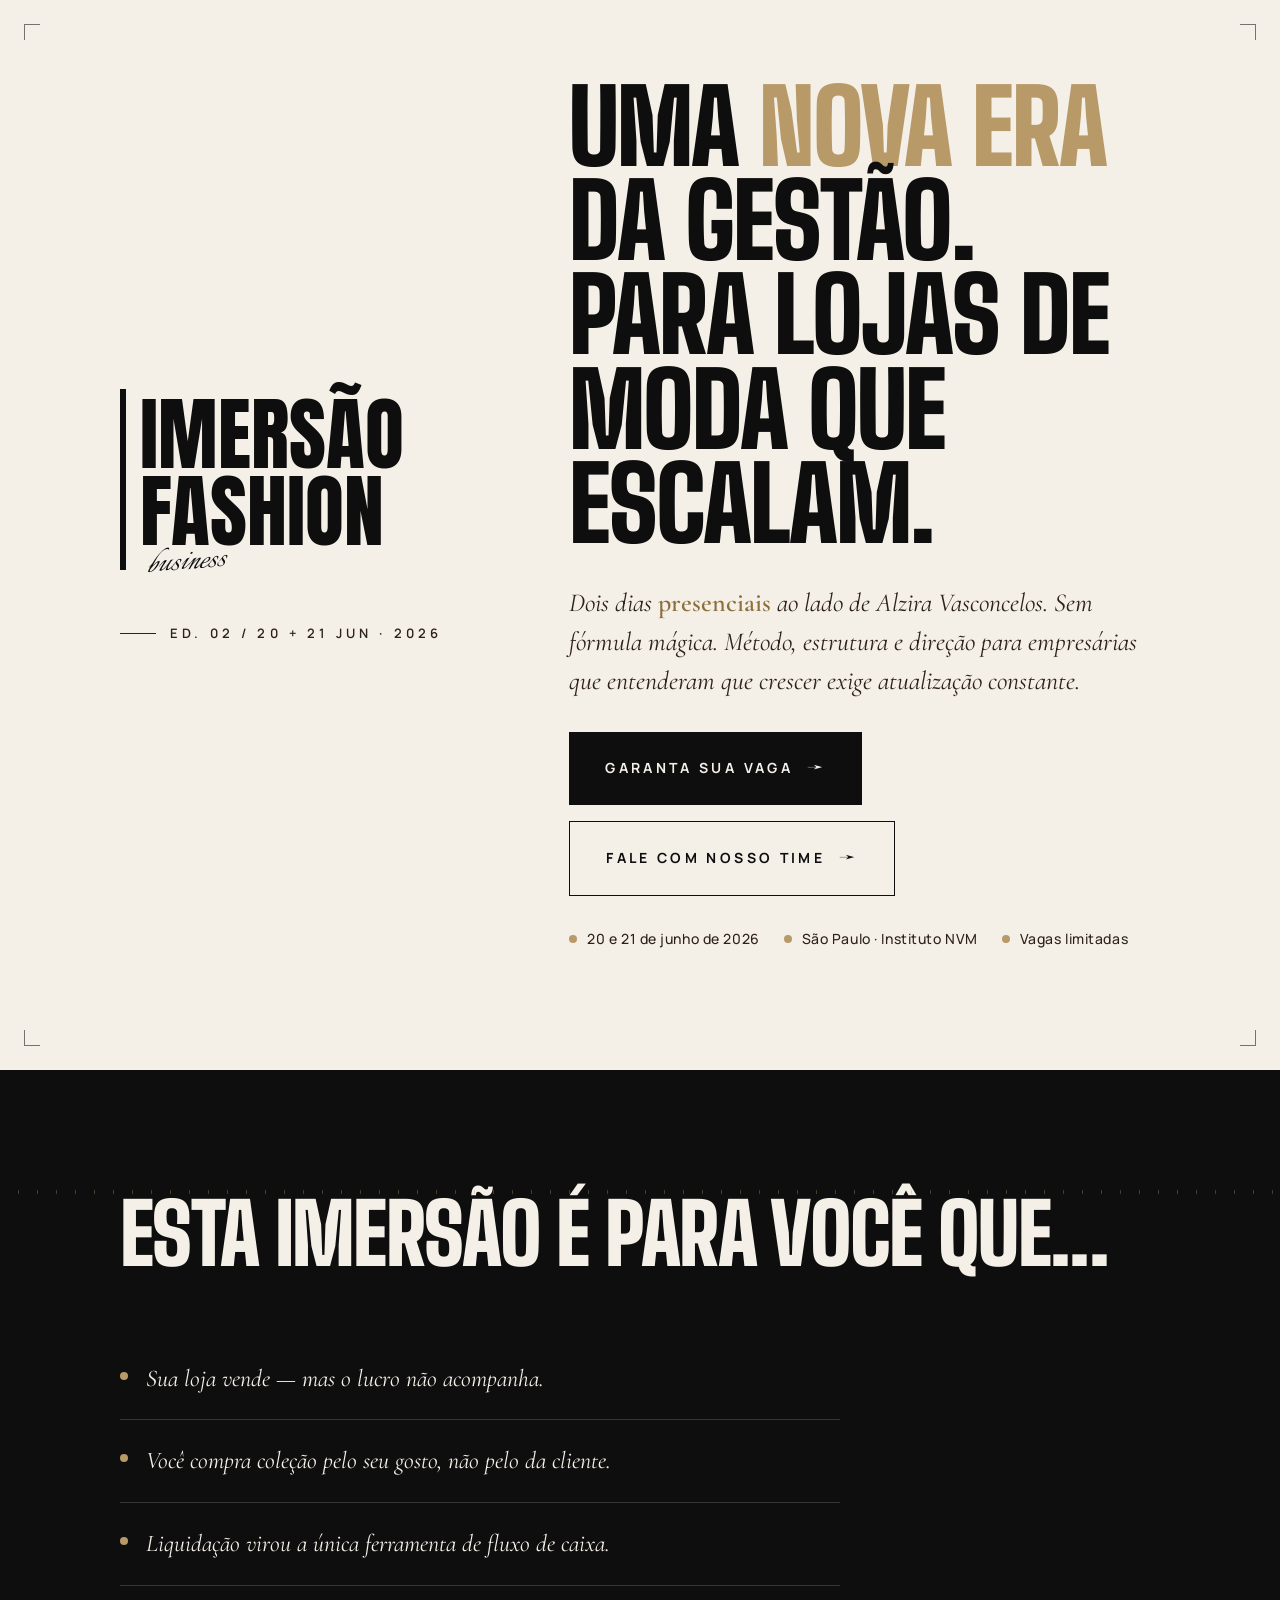
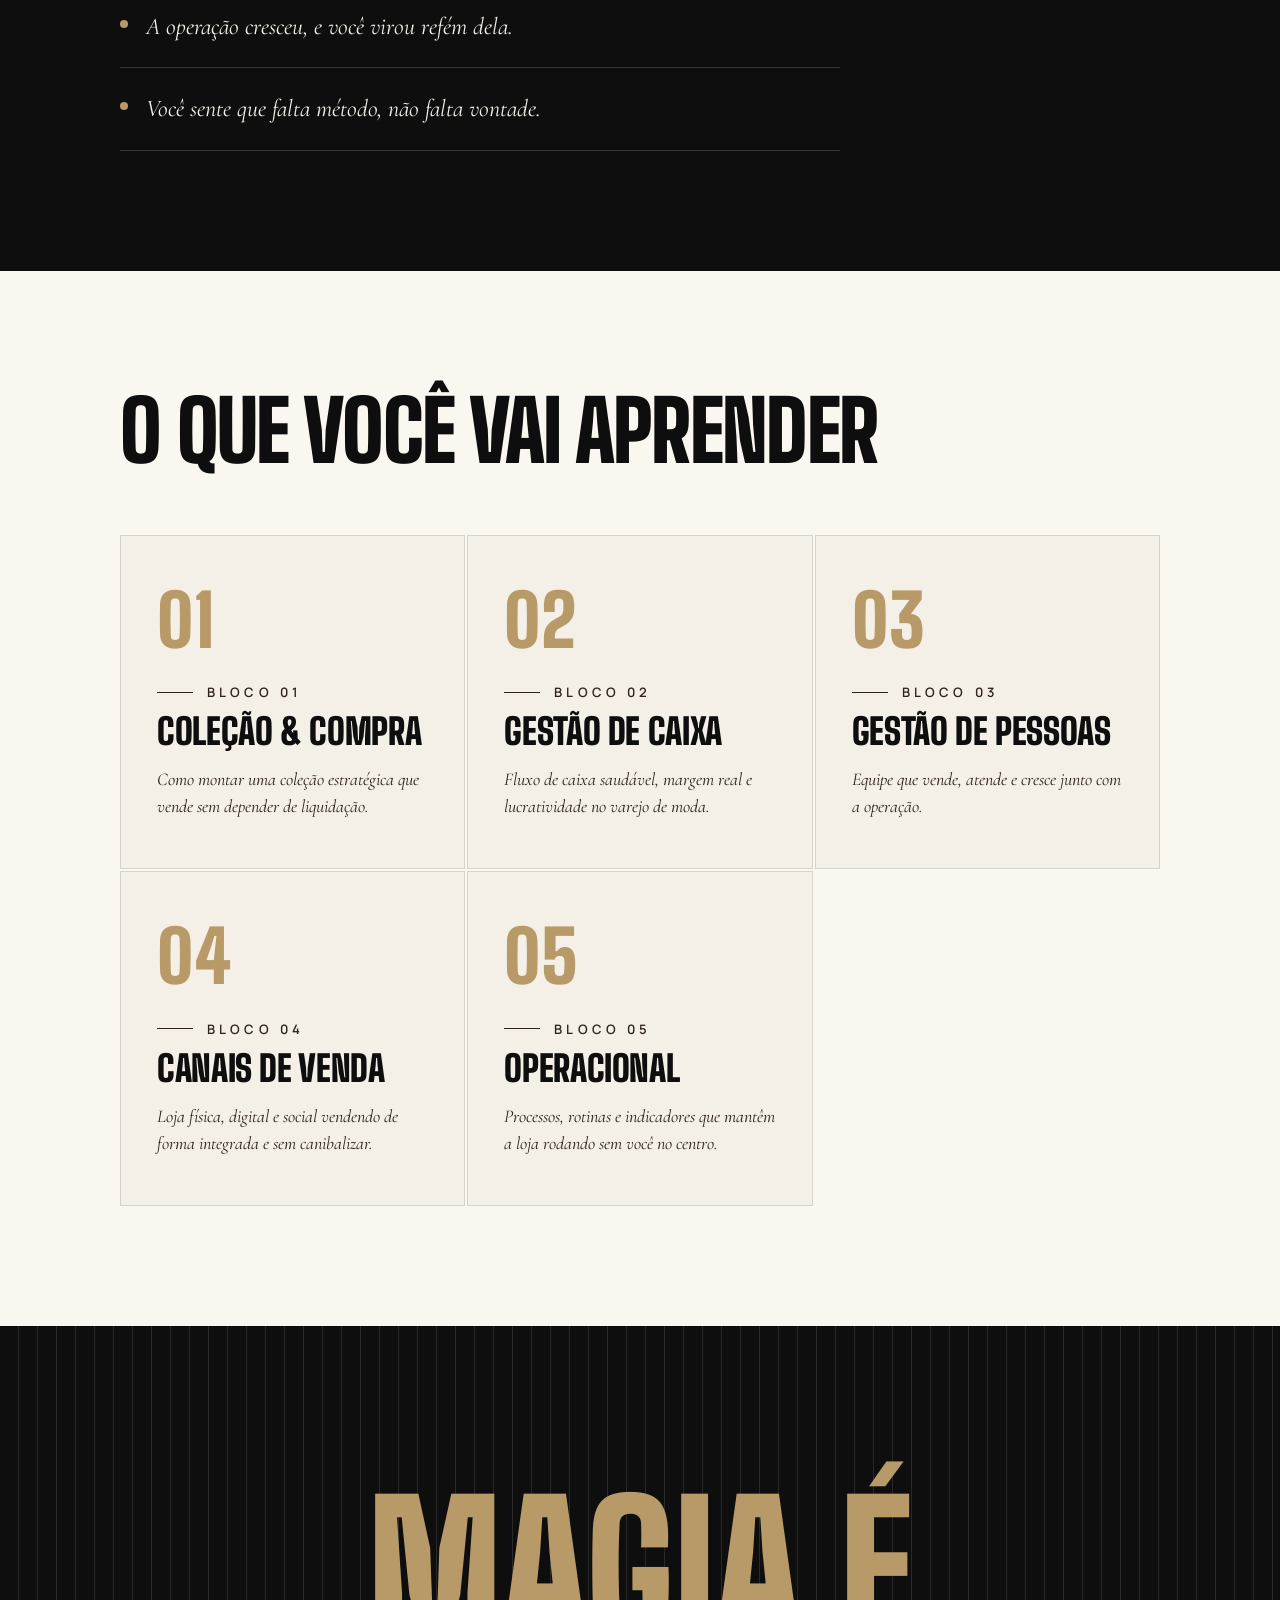
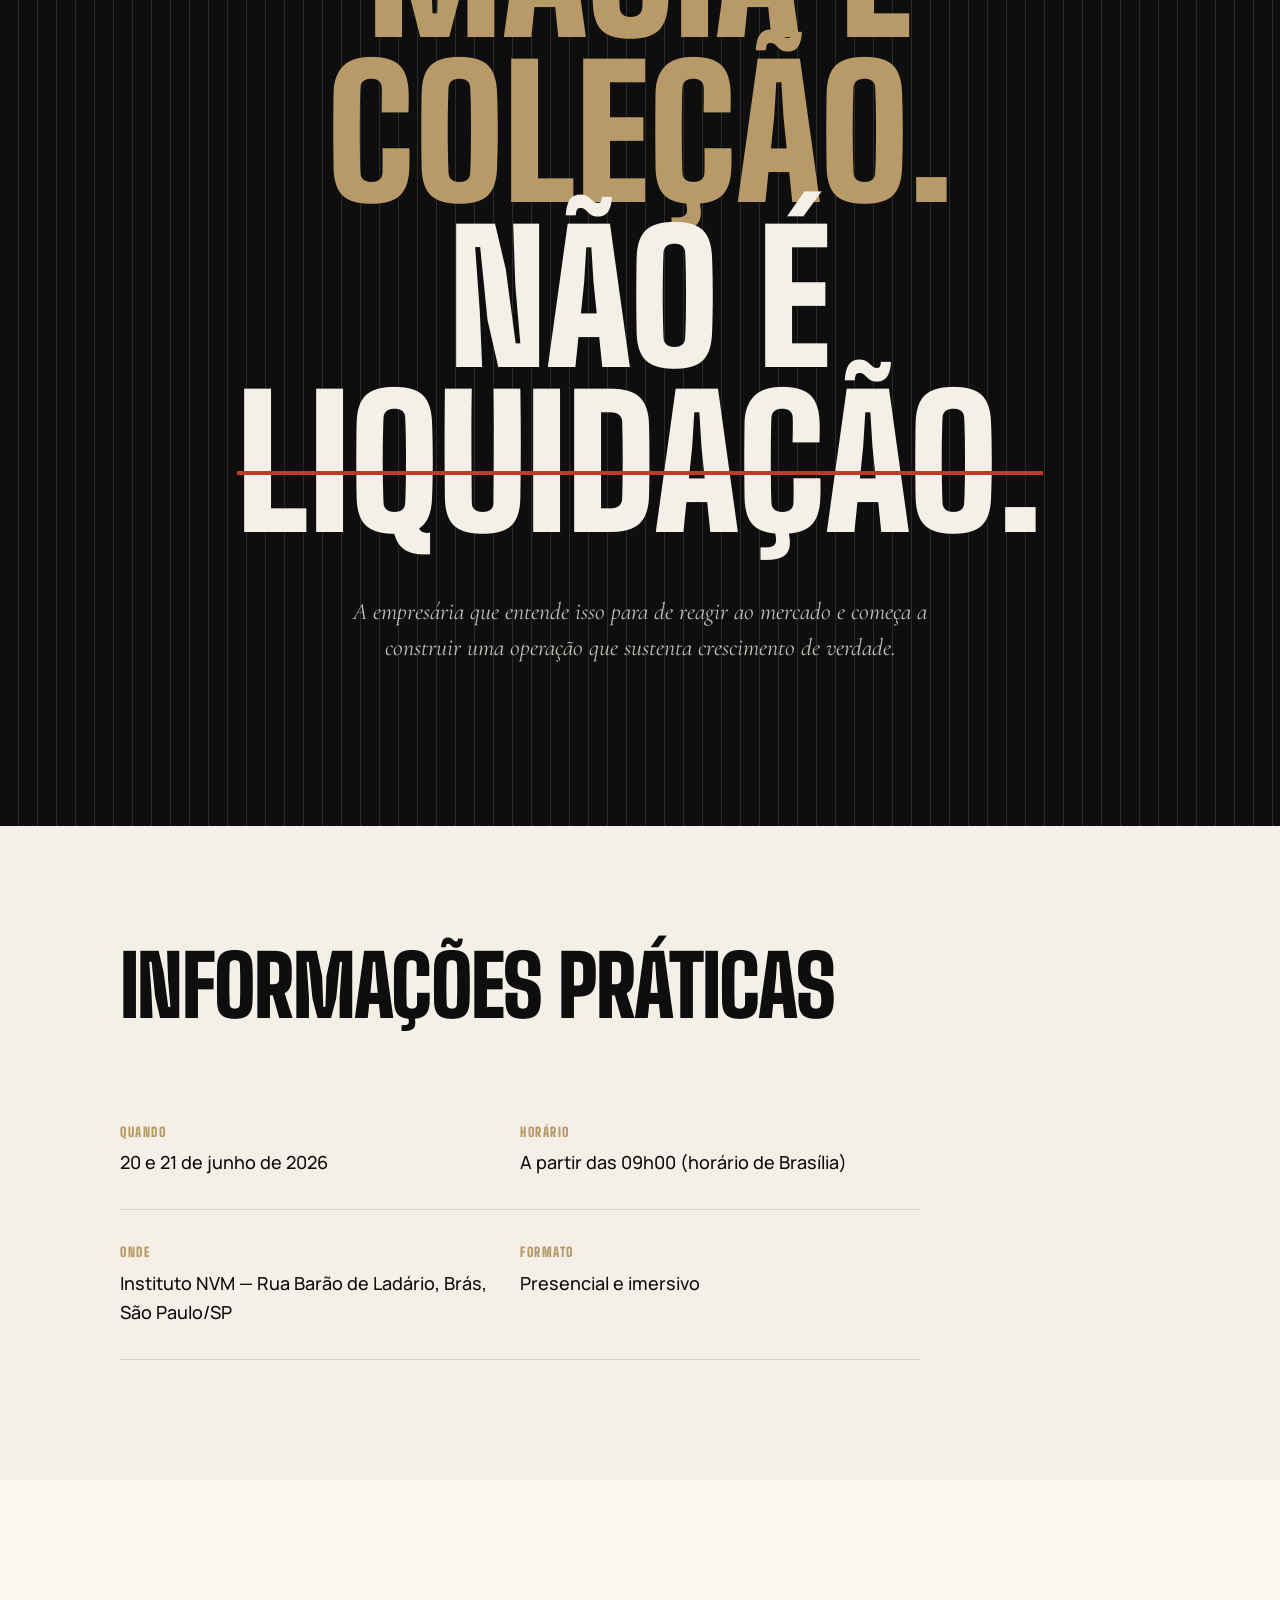
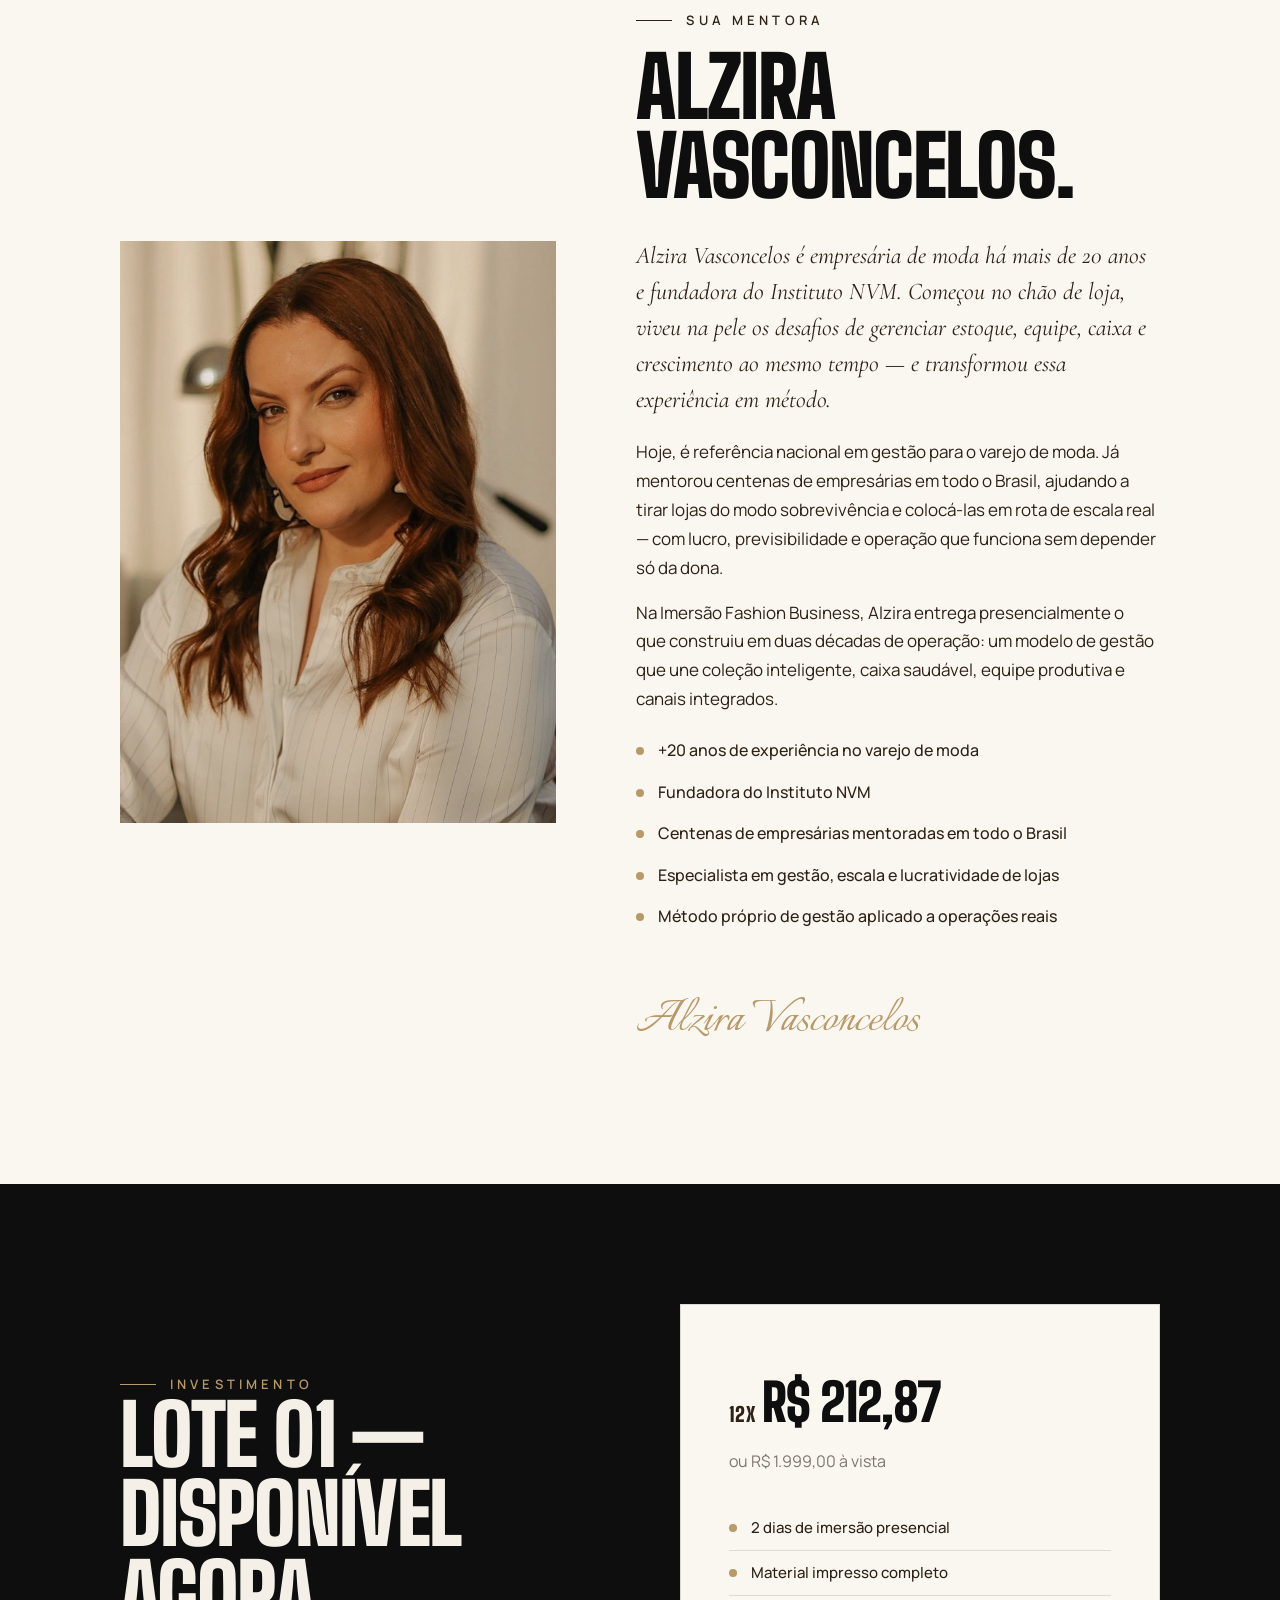
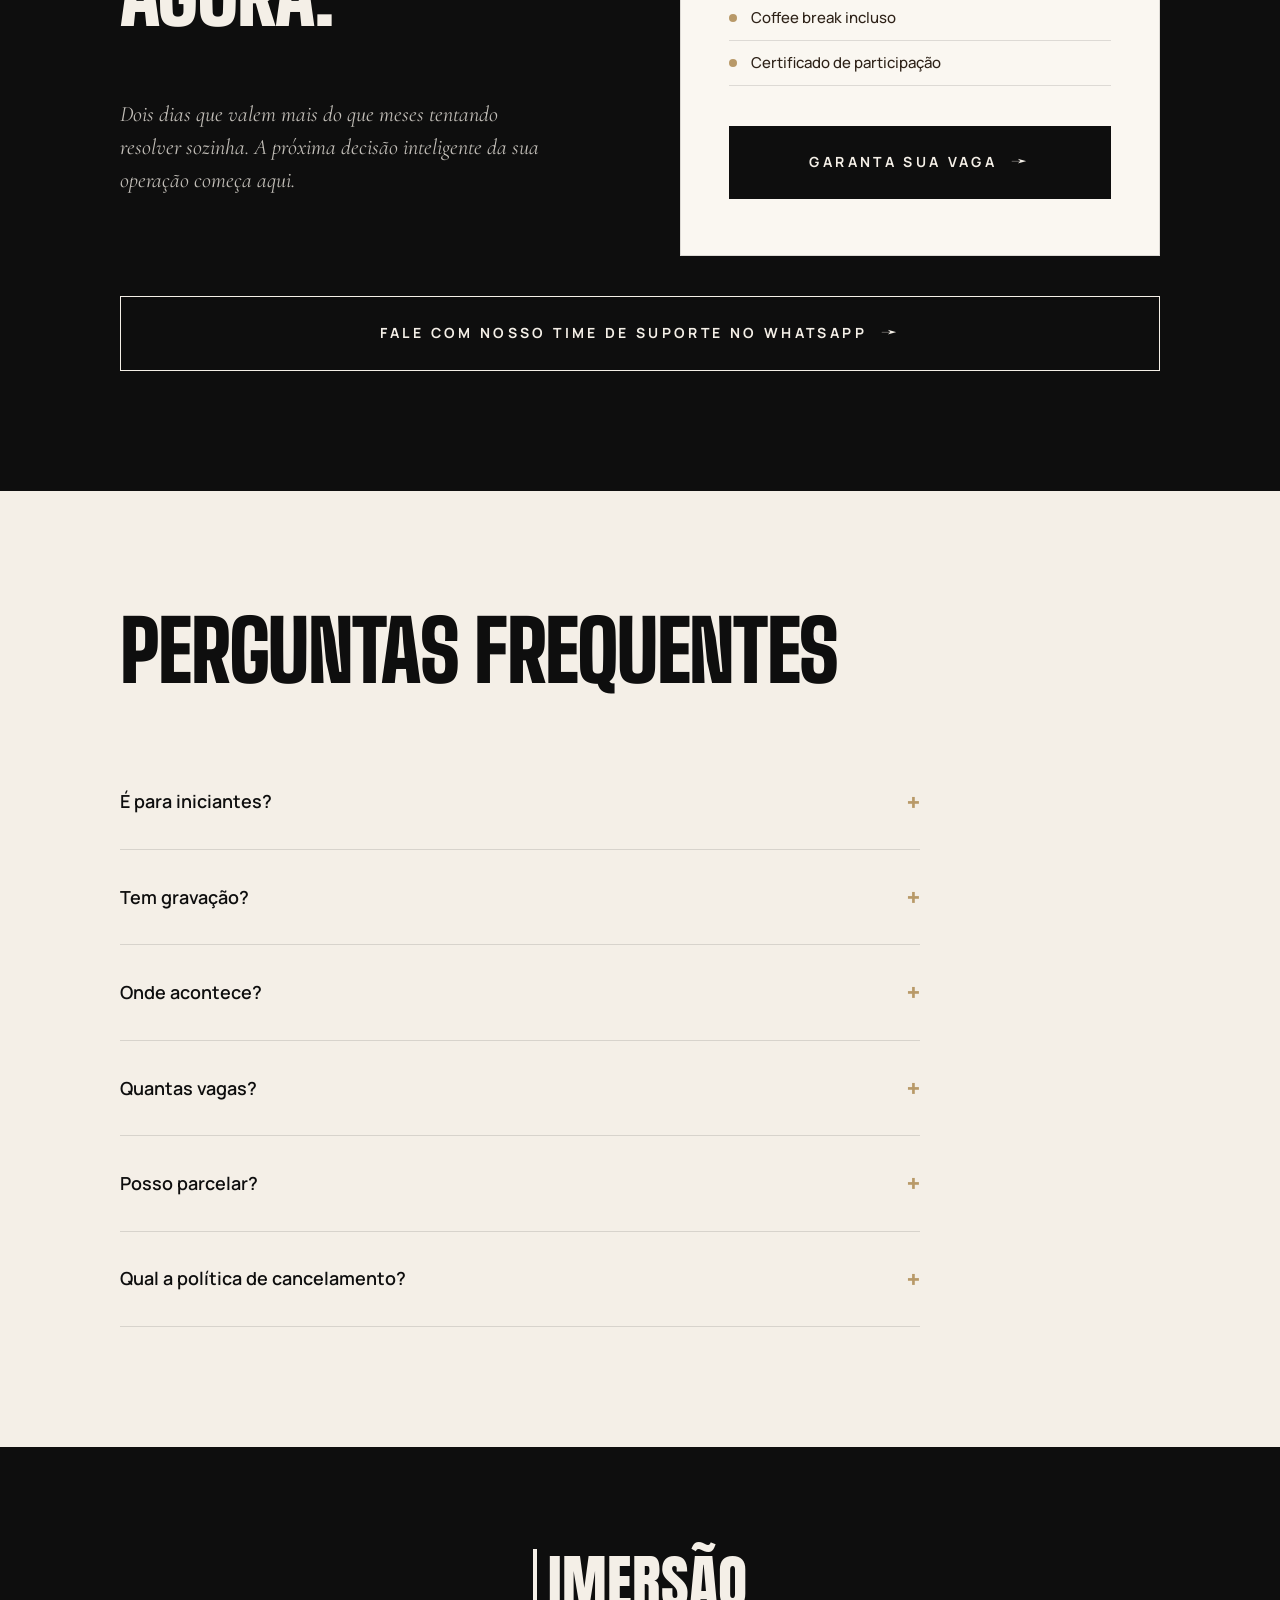
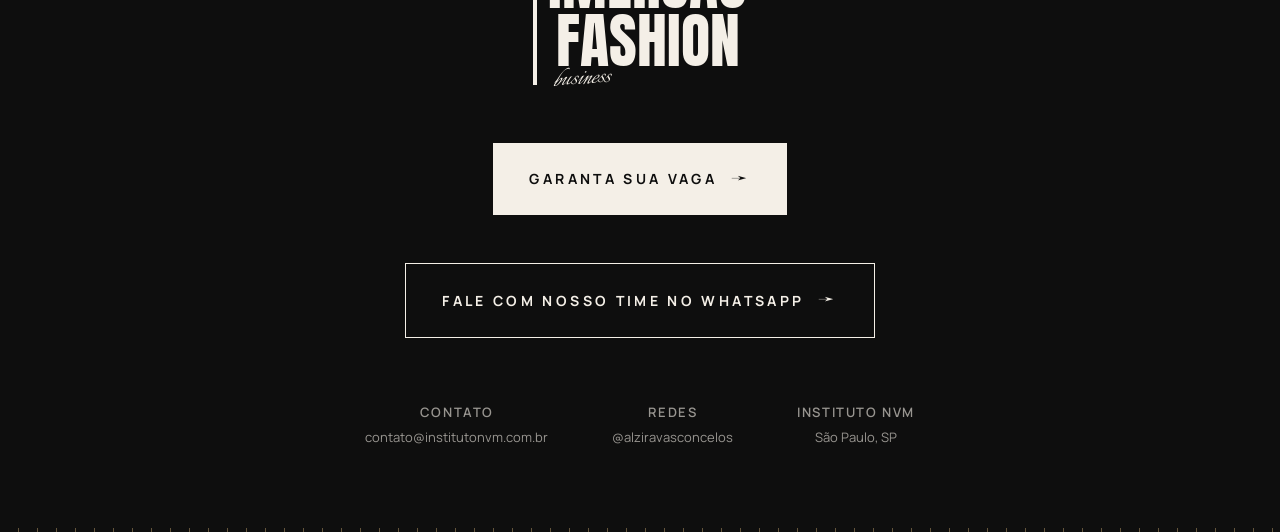
==== index.html @ 94120fb5 "Repassa UTMs da URL de entrada para links da Lastlink Captura utm_source, utm_medium, utm_campaign, " ====
<!DOCTYPE html>
<html lang="pt-BR">
<head>
  <meta charset="UTF-8" />
  <meta name="viewport" content="width=device-width, initial-scale=1.0" />
  <title>Imersão Fashion Business — Alzira Vasconcelos</title>
  <meta name="description" content="Dois dias presenciais ao lado de Alzira Vasconcelos. Método, estrutura e direção para empresárias de moda que querem escalar com inteligência." />

  <link rel="preconnect" href="https://fonts.googleapis.com" />
  <link rel="preconnect" href="https://fonts.gstatic.com" crossorigin />
  <link href="https://fonts.googleapis.com/css2?family=Anton&family=Big+Shoulders+Display:wght@400;700;800;900&family=Cormorant+Garamond:ital,wght@0,400;0,500;0,600;1,400;1,500&family=Italianno&family=Manrope:wght@300;400;500;600;700;800&display=swap" rel="stylesheet" />

  <link rel="stylesheet" href="styles.css" />

  <!-- Google Tag Manager -->
  <script>(function(w,d,s,l,i){w[l]=w[l]||[];w[l].push({'gtm.start':
  new Date().getTime(),event:'gtm.js'});var f=d.getElementsByTagName(s)[0],
  j=d.createElement(s),dl=l!='dataLayer'?'&l='+l:'';j.async=true;j.src=
  'https://www.googletagmanager.com/gtm.js?id='+i+dl;f.parentNode.insertBefore(j,f);
  })(window,document,'script','dataLayer','GTM-W2CMS5NR');</script>
  <!-- End Google Tag Manager -->
</head>
<body>
  <!-- Google Tag Manager (noscript) -->
  <noscript><iframe src="https://www.googletagmanager.com/ns.html?id=GTM-W2CMS5NR"
  height="0" width="0" style="display:none;visibility:hidden"></iframe></noscript>
  <!-- End Google Tag Manager (noscript) -->

  <!-- ========== SEÇÃO 01 — HERO ========== -->
  <section class="hero" id="hero">
    <div class="corner-mark corner-mark--tl"></div>
    <div class="corner-mark corner-mark--tr"></div>
    <div class="corner-mark corner-mark--bl"></div>
    <div class="corner-mark corner-mark--br"></div>

    <div class="hero__inner">
      <div class="hero__left">
        <div class="logo logo--hero">
          <div class="logo__bars"><span></span></div>
          <div class="logo__words">
            <div class="logo__line logo__line--imersao">Imersão</div>
            <div class="logo__line logo__line--fashion">Fashion</div>
            <div class="logo__script">business</div>
          </div>
        </div>
        <p class="eyebrow hero__eyebrow">Ed. 02 / 20 + 21 Jun · 2026</p>
      </div>

      <div class="hero__right">
        <h1 class="hero__h1">
          Uma <span class="text-champagne">nova era</span> da gestão.<br />
          Para lojas de moda que escalam.
        </h1>
        <p class="hero__lead">
          Dois dias <strong class="text-champagne-bold">presenciais</strong> ao lado de Alzira Vasconcelos. Sem fórmula mágica. Método, estrutura e direção para empresárias que entenderam que crescer exige atualização constante.
        </p>
        <div class="hero__ctas">
          <a href="#investimento" class="cta">Garanta sua vaga</a>
          <a href="https://wa.me/555195058349?text=Vim%20da%20pagina%20e%20quero%20tirar%20duvidas%20sobre%20a%20Imers%C3%A3o%20Fashion%20Business" target="_blank" rel="noopener" class="cta cta--ghost">Fale com nosso time</a>
        </div>
        <div class="hero__meta">
          <span class="hero__meta-item"><span class="dot-champagne"></span> 20 e 21 de junho de 2026</span>
          <span class="hero__meta-item"><span class="dot-champagne"></span> São Paulo · Instituto NVM</span>
          <span class="hero__meta-item"><span class="dot-champagne"></span> Vagas limitadas</span>
        </div>
      </div>
    </div>
  </section>

  <!-- ========== SEÇÃO 02 — PARA QUEM É ========== -->
  <section class="section section--onyx" id="para-quem">
    <div class="pinstripe-bar pinstripe-bar--gold"></div>
    <div class="container">
      <h2 class="section__h2 section__h2--ivory">Esta imersão é para você que...</h2>
      <ul class="check-list">
        <li class="check-list__item">
          <span class="dot-champagne"></span>
          <span>Sua loja vende — mas o lucro não acompanha.</span>
        </li>
        <li class="check-list__item">
          <span class="dot-champagne"></span>
          <span>Você compra coleção pelo seu gosto, não pelo da cliente.</span>
        </li>
        <li class="check-list__item">
          <span class="dot-champagne"></span>
          <span>Liquidação virou a única ferramenta de fluxo de caixa.</span>
        </li>
        <li class="check-list__item">
          <span class="dot-champagne"></span>
          <span>A operação cresceu, e você virou refém dela.</span>
        </li>
        <li class="check-list__item">
          <span class="dot-champagne"></span>
          <span>Você sente que falta método, não falta vontade.</span>
        </li>
      </ul>
    </div>
  </section>

  <!-- ========== SEÇÃO 03 — O QUE VOCÊ VAI APRENDER ========== -->
  <section class="section section--paper" id="pilares">
    <div class="container">
      <h2 class="section__h2">O que você vai aprender</h2>
      <div class="pilares-grid">
        <div class="pilar-card">
          <span class="pilar-card__number">01</span>
          <p class="eyebrow">Bloco 01</p>
          <h3 class="pilar-card__title">Coleção & Compra</h3>
          <p class="pilar-card__sub">Como montar uma coleção estratégica que vende sem depender de liquidação.</p>
        </div>
        <div class="pilar-card">
          <span class="pilar-card__number">02</span>
          <p class="eyebrow">Bloco 02</p>
          <h3 class="pilar-card__title">Gestão de Caixa</h3>
          <p class="pilar-card__sub">Fluxo de caixa saudável, margem real e lucratividade no varejo de moda.</p>
        </div>
        <div class="pilar-card">
          <span class="pilar-card__number">03</span>
          <p class="eyebrow">Bloco 03</p>
          <h3 class="pilar-card__title">Gestão de Pessoas</h3>
          <p class="pilar-card__sub">Equipe que vende, atende e cresce junto com a operação.</p>
        </div>
        <div class="pilar-card">
          <span class="pilar-card__number">04</span>
          <p class="eyebrow">Bloco 04</p>
          <h3 class="pilar-card__title">Canais de Venda</h3>
          <p class="pilar-card__sub">Loja física, digital e social vendendo de forma integrada e sem canibalizar.</p>
        </div>
        <div class="pilar-card">
          <span class="pilar-card__number">05</span>
          <p class="eyebrow">Bloco 05</p>
          <h3 class="pilar-card__title">Operacional</h3>
          <p class="pilar-card__sub">Processos, rotinas e indicadores que mantêm a loja rodando sem você no centro.</p>
        </div>
      </div>
    </div>
  </section>

  <!-- ========== SEÇÃO 04 — MANIFESTO ========== -->
  <section class="section section--manifesto" id="manifesto">
    <div class="pinstripe-overlay"></div>
    <div class="container manifesto__inner">
      <h2 class="manifesto__phrase">
        <span class="text-champagne">Magia é coleção.</span><br />
        Não é <span class="text-strike">liquidação.</span>
      </h2>
      <p class="manifesto__sub">
        A empresária que entende isso para de reagir ao mercado e começa a construir uma operação que sustenta crescimento de verdade.
      </p>
    </div>
  </section>

  <!-- ========== SEÇÃO 05 — INFORMAÇÕES PRÁTICAS ========== -->
  <section class="section section--ivory" id="info">
    <div class="container">
      <h2 class="section__h2">Informações práticas</h2>
      <div class="info-grid">
        <div class="info-item">
          <span class="info-item__label">Quando</span>
          <span class="info-item__value">20 e 21 de junho de 2026</span>
        </div>
        <div class="info-item">
          <span class="info-item__label">Horário</span>
          <span class="info-item__value">A partir das 09h00 (horário de Brasília)</span>
        </div>
        <div class="info-item">
          <span class="info-item__label">Onde</span>
          <span class="info-item__value">Instituto NVM — Rua Barão de Ladário, Brás, São Paulo/SP</span>
        </div>
        <div class="info-item">
          <span class="info-item__label">Formato</span>
          <span class="info-item__value">Presencial e imersivo</span>
        </div>
      </div>
    </div>
  </section>

  <!-- ========== SEÇÃO 06 — QUEM É ALZIRA ========== -->
  <section class="section section--paper" id="alzira">
    <div class="container">
      <div class="bio-grid">
        <div class="bio-photo">
          <img src="assets/alzira-portrait.jpg" alt="Alzira Vasconcelos, fundadora do Instituto NVM" class="bio-photo__img" />
        </div>
        <div class="bio-text">
          <p class="eyebrow">Sua mentora</p>
          <h2 class="section__h2">Alzira Vasconcelos.</h2>
          <p class="bio-text__lead">
            Alzira Vasconcelos é empresária de moda há mais de 20 anos e fundadora do Instituto NVM. Começou no chão de loja, viveu na pele os desafios de gerenciar estoque, equipe, caixa e crescimento ao mesmo tempo — e transformou essa experiência em método.
          </p>
          <p class="bio-text__body">
            Hoje, é referência nacional em gestão para o varejo de moda. Já mentorou centenas de empresárias em todo o Brasil, ajudando a tirar lojas do modo sobrevivência e colocá-las em rota de escala real — com lucro, previsibilidade e operação que funciona sem depender só da dona.
          </p>
          <p class="bio-text__body">
            Na Imersão Fashion Business, Alzira entrega presencialmente o que construiu em duas décadas de operação: um modelo de gestão que une coleção inteligente, caixa saudável, equipe produtiva e canais integrados.
          </p>
          <ul class="bio-creds">
            <li><span class="dot-champagne"></span> +20 anos de experiência no varejo de moda</li>
            <li><span class="dot-champagne"></span> Fundadora do Instituto NVM</li>
            <li><span class="dot-champagne"></span> Centenas de empresárias mentoradas em todo o Brasil</li>
            <li><span class="dot-champagne"></span> Especialista em gestão, escala e lucratividade de lojas</li>
            <li><span class="dot-champagne"></span> Método próprio de gestão aplicado a operações reais</li>
          </ul>
          <span class="bio-signature">Alzira Vasconcelos</span>
        </div>
      </div>
    </div>
  </section>

  <!-- ========== SEÇÃO 08 — INVESTIMENTO ========== -->
  <section class="section section--onyx" id="investimento">
    <div class="container">
      <div class="invest-grid">
        <div class="invest-left">
          <p class="eyebrow eyebrow--champagne">Investimento</p>
          <h2 class="section__h2 section__h2--ivory">Lote 01 — disponível agora.</h2>
          <p class="invest-left__sub">
            Dois dias que valem mais do que meses tentando resolver sozinha. A próxima decisão inteligente da sua operação começa aqui.
          </p>
        </div>
        <div class="invest-card">
          <p class="invest-card__price">12x <span>R$ 212,87</span></p>
          <p class="invest-card__avista">ou R$ 1.999,00 à vista</p>
          <ul class="invest-card__list">
            <li><span class="dot-champagne"></span> 2 dias de imersão presencial</li>
            <li><span class="dot-champagne"></span> Material impresso completo</li>
            <li><span class="dot-champagne"></span> Coffee break incluso</li>
            <li><span class="dot-champagne"></span> Certificado de participação</li>
          </ul>
          <a href="https://lastlink.com/p/CD184E443/checkout-payment" target="_blank" rel="noopener" class="cta cta--full" id="cta-checkout">Garanta sua vaga</a>
        </div>
      </div>
      <div class="invest-whatsapp">
        <a href="https://wa.me/555195058349?text=Vim%20da%20pagina%20e%20quero%20tirar%20duvidas%20sobre%20a%20Imers%C3%A3o%20Fashion%20Business" target="_blank" rel="noopener" class="cta cta--ghost-dark cta--full">Fale com nosso time de suporte no WhatsApp</a>
      </div>
    </div>
  </section>

  <!-- ========== SEÇÃO 09 — FAQ ========== -->
  <section class="section section--ivory" id="faq">
    <div class="container">
      <h2 class="section__h2">Perguntas frequentes</h2>
      <div class="faq-list">
        <details class="faq-item">
          <summary class="faq-item__q">É para iniciantes?</summary>
          <p class="faq-item__a">Não. A imersão é para quem já tem loja em operação e quer escalar com método. Se você está começando, ainda não é o momento.</p>
        </details>
        <details class="faq-item">
          <summary class="faq-item__q">Tem gravação?</summary>
          <p class="faq-item__a">Não. A experiência é presencial e imersiva. Parte do valor está em estar ali, ao vivo, trocando com a Alzira e com as outras empresárias.</p>
        </details>
        <details class="faq-item">
          <summary class="faq-item__q">Onde acontece?</summary>
          <p class="faq-item__a">Instituto NVM — R. Barão de Ladário, 566/670 - Brás, São Paulo - SP, 03010-000, Brasil.</p>
        </details>
        <details class="faq-item">
          <summary class="faq-item__q">Quantas vagas?</summary>
          <p class="faq-item__a">Limitadas para garantir proximidade e qualidade da experiência. Quando esgota, só na próxima edição.</p>
        </details>
        <details class="faq-item">
          <summary class="faq-item__q">Posso parcelar?</summary>
          <p class="faq-item__a">Sim. Até 12x no cartão de crédito ou à vista com desconto.</p>
        </details>
        <details class="faq-item">
          <summary class="faq-item__q">Qual a política de cancelamento?</summary>
          <p class="faq-item__a">Entre em contato com a equipe para informações sobre cancelamento e reembolso.</p>
        </details>
      </div>
    </div>
  </section>

  <!-- ========== SEÇÃO 10 — FOOTER ========== -->
  <footer class="footer" id="footer">
    <div class="container footer__inner">
      <div class="footer__logo">
        <div class="logo logo--footer logo--ivory">
          <div class="logo__bars"><span></span></div>
          <div class="logo__words">
            <div class="logo__line logo__line--imersao">Imersão</div>
            <div class="logo__line logo__line--fashion">Fashion</div>
            <div class="logo__script">business</div>
          </div>
        </div>
      </div>
      <a href="#investimento" class="cta cta--on-dark">Garanta sua vaga</a>
      <a href="https://wa.me/555195058349?text=Vim%20da%20pagina%20e%20quero%20tirar%20duvidas%20sobre%20a%20Imers%C3%A3o%20Fashion%20Business" target="_blank" rel="noopener" class="cta cta--ghost-dark">Fale com nosso time no WhatsApp</a>
      <div class="footer__cols">
        <div class="footer__col">
          <p class="footer__col-title">Contato</p>
          <p>contato@institutonvm.com.br</p>
        </div>
        <div class="footer__col">
          <p class="footer__col-title">Redes</p>
          <p>@alziravasconcelos</p>
        </div>
        <div class="footer__col">
          <p class="footer__col-title">Instituto NVM</p>
          <p>São Paulo, SP</p>
        </div>
      </div>
    </div>
    <div class="pinstripe-bar pinstripe-bar--gold pinstripe-bar--bottom"></div>
  </footer>

  <script>
    document.querySelectorAll('a[href^="#"]').forEach(function(a) {
      a.addEventListener('click', function(e) {
        var target = document.querySelector(this.getAttribute('href'));
        if (target) {
          e.preventDefault();
          target.scrollIntoView({ behavior: 'smooth' });
        }
      });
    });

    (function() {
      var params = new URLSearchParams(window.location.search);
      var utmKeys = ['utm_source', 'utm_medium', 'utm_campaign', 'utm_content', 'utm_term', 'fbclid', 'gclid'];
      var utms = new URLSearchParams();
      utmKeys.forEach(function(key) {
        if (params.has(key)) utms.set(key, params.get(key));
      });
      if (utms.toString() === '') return;
      document.querySelectorAll('a[href*="lastlink.com"]').forEach(function(a) {
        var url = new URL(a.href);
        utms.forEach(function(val, key) { url.searchParams.set(key, val); });
        a.href = url.toString();
      });
    })();
  </script>
</body>
</html>
---- styles.css ----
/* ===========================
   TOKENS
   =========================== */
:root {
  --onyx:        #0E0E0E;
  --onyx-soft:   #1A1A1A;
  --ivory:       #F4EFE7;
  --ivory-2:     #EBE4D6;
  --champagne:   #B89968;
  --champagne-2: #D4B888;

  --sand:        #E2D4BC;
  --espresso:    #2E2218;
  --mist:        #D7D2C8;
  --paper:       #FAF7F1;

  --line:        rgba(14,14,14,.12);
  --line-strong: rgba(14,14,14,.32);
  --line-on-dark: rgba(244,239,231,.18);

  --f-logo:    "Anton", "Oswald", "Arial Narrow", sans-serif;
  --f-display: "Big Shoulders Display", "Oswald", "Arial Narrow", sans-serif;
  --f-serif:   "Cormorant Garamond", "Times New Roman", serif;
  --f-sans:    "Manrope", "Helvetica Neue", Arial, sans-serif;
  --f-script:  "Italianno", "Allura", cursive;
}

/* ===========================
   RESET
   =========================== */
*, *::before, *::after { margin: 0; padding: 0; box-sizing: border-box; }
html { scroll-behavior: smooth; }
body {
  font-family: var(--f-sans);
  font-size: 18px;
  line-height: 1.6;
  color: var(--espresso);
  background: var(--ivory);
  -webkit-font-smoothing: antialiased;
}
img { max-width: 100%; display: block; }
a { text-decoration: none; color: inherit; }
ul { list-style: none; }

/* ===========================
   UTILITIES
   =========================== */
.container {
  width: 100%;
  max-width: 1440px;
  margin: 0 auto;
  padding: 0 120px;
}
.text-champagne { color: var(--champagne); }
.text-champagne-bold { color: #8C6F3A; font-weight: 600; font-style: normal; }
.text-strike {
  text-decoration: line-through;
  text-decoration-color: #C0392B;
  text-decoration-thickness: 4px;
}
.dot-champagne {
  display: inline-block;
  width: 8px;
  height: 8px;
  background: var(--champagne);
  border-radius: 50%;
  flex-shrink: 0;
}

/* ===========================
   LOGO
   =========================== */
.logo {
  display: inline-flex;
  align-items: stretch;
  gap: 0.18em;
  font-size: 80px;
  color: var(--onyx);
  line-height: 1;
}
.logo--ivory { color: var(--ivory); }
.logo__bars { display: flex; align-self: stretch; margin: 0.04em 0 0.16em; }
.logo__bars span { width: 0.075em; background: currentColor; }
.logo__words {
  display: flex;
  flex-direction: column;
  position: relative;
  padding: 0.12em 0 0.42em;
}
.logo__line {
  font-family: var(--f-logo);
  font-weight: 400;
  text-transform: uppercase;
  font-size: 1em;
  line-height: 0.96;
}
.logo__script {
  position: absolute;
  left: 0.22em;
  bottom: -0.04em;
  font-family: var(--f-script);
  font-style: italic;
  font-size: 0.46em;
  line-height: 1;
  transform: rotate(-5deg);
  transform-origin: left bottom;
  white-space: nowrap;
}

/* ===========================
   EYEBROW
   =========================== */
.eyebrow {
  font-family: var(--f-sans);
  font-size: 13px;
  font-weight: 600;
  letter-spacing: .32em;
  text-transform: uppercase;
  color: var(--espresso);
  display: inline-flex;
  align-items: center;
  gap: 14px;
}
.eyebrow::before {
  content: "";
  width: 36px;
  height: 1px;
  background: currentColor;
}
.eyebrow--champagne { color: var(--champagne); }

/* ===========================
   SECTION NUMBER
   =========================== */
.section-number {
  font-family: var(--f-display);
  font-weight: 900;
  font-size: 14px;
  letter-spacing: .12em;
  text-transform: uppercase;
  color: var(--champagne);
  margin-bottom: 32px;
}
.section-number--champagne { color: var(--champagne); }

/* ===========================
   SECTION H2
   =========================== */
.section__h2 {
  font-family: var(--f-display);
  font-weight: 900;
  font-size: 84px;
  line-height: 0.95;
  text-transform: uppercase;
  letter-spacing: -0.02em;
  color: var(--onyx);
  margin-bottom: 64px;
}
.section__h2--ivory { color: var(--ivory); }

/* ===========================
   TAG / CHIP
   =========================== */
.tag {
  display: inline-flex;
  align-items: center;
  gap: 10px;
  padding: 10px 18px;
  border: 1px solid var(--line-strong);
  font-family: var(--f-sans);
  font-size: 12px;
  font-weight: 600;
  letter-spacing: .26em;
  text-transform: uppercase;
}
.tag--gold {
  background: var(--champagne);
  color: var(--onyx);
  border-color: var(--champagne);
}

/* ===========================
   CTA
   =========================== */
.cta {
  display: inline-flex;
  align-items: center;
  gap: 14px;
  padding: 22px 36px;
  background: var(--onyx);
  color: var(--ivory);
  font-family: var(--f-sans);
  font-size: 14px;
  font-weight: 700;
  letter-spacing: .24em;
  text-transform: uppercase;
  border: 0;
  cursor: pointer;
  transition: background .2s, color .2s;
}
.cta::after {
  content: "\2192";
  font-family: var(--f-display);
  font-weight: 900;
  font-size: 18px;
}
.cta:hover { background: var(--champagne); color: var(--onyx); }

.cta--ghost {
  background: transparent;
  color: var(--onyx);
  border: 1px solid var(--onyx);
}
.cta--ghost:hover { background: var(--onyx); color: var(--ivory); }

.cta--on-dark {
  background: var(--ivory);
  color: var(--onyx);
}
.cta--on-dark:hover { background: var(--champagne); color: var(--onyx); }

.cta--ghost-dark {
  background: transparent;
  color: var(--ivory);
  border: 1px solid var(--ivory);
}
.cta--ghost-dark:hover { background: var(--ivory); color: var(--onyx); }

.cta--full { width: 100%; justify-content: center; }

/* ===========================
   PINSTRIPE
   =========================== */
.pinstripe-bar {
  width: 100%;
  height: 4px;
  background-image: url("data:image/svg+xml;utf8,<svg xmlns='http://www.w3.org/2000/svg' width='19' height='100' preserveAspectRatio='none'><rect x='18' y='0' width='1' height='100' fill='%230e0e0e' fill-opacity='0.55'/></svg>");
  background-repeat: repeat;
  background-size: 19px 100%;
}
.pinstripe-bar--gold {
  background-image: url("data:image/svg+xml;utf8,<svg xmlns='http://www.w3.org/2000/svg' width='19' height='100' preserveAspectRatio='none'><rect x='18' y='0' width='1' height='100' fill='%23b89968' fill-opacity='0.85'/></svg>");
  opacity: .4;
}
.pinstripe-bar--bottom { opacity: .6; }

.pinstripe-overlay {
  position: absolute;
  inset: 0;
  background-image: url("data:image/svg+xml;utf8,<svg xmlns='http://www.w3.org/2000/svg' width='19' height='100' preserveAspectRatio='none'><rect x='18' y='0' width='1' height='100' fill='%23f4efe7' fill-opacity='0.12'/></svg>");
  background-repeat: repeat;
  background-size: 19px 100%;
  pointer-events: none;
}

/* ===========================
   CORNER MARKS
   =========================== */
.corner-mark {
  position: absolute;
  width: 16px;
  height: 16px;
  border-color: var(--onyx);
  border-style: solid;
  border-width: 0;
  opacity: .55;
  z-index: 2;
}
.corner-mark--tl { top: 24px; left: 24px; border-top-width: 1.5px; border-left-width: 1.5px; }
.corner-mark--tr { top: 24px; right: 24px; border-top-width: 1.5px; border-right-width: 1.5px; }
.corner-mark--bl { bottom: 24px; left: 24px; border-bottom-width: 1.5px; border-left-width: 1.5px; }
.corner-mark--br { bottom: 24px; right: 24px; border-bottom-width: 1.5px; border-right-width: 1.5px; }

/* ===========================
   SECTION BASE
   =========================== */
.section {
  padding: 120px 0;
  position: relative;
}
.section--onyx { background: var(--onyx); color: var(--ivory); }
.section--paper { background: var(--paper); }
.section--ivory { background: var(--ivory); }
.section--sand { background: var(--sand); }

/* ===========================
   HERO
   =========================== */
.hero {
  background: var(--ivory);
  padding: 80px 0 120px;
  position: relative;
  min-height: 100vh;
  display: flex;
  align-items: center;
}
.hero::before {
  content: "";
  position: absolute;
  top: 0;
  left: 0;
  width: 100%;
  height: 100%;
  background: var(--ivory);
}
.hero__inner {
  position: relative;
  z-index: 1;
  display: grid;
  grid-template-columns: 1fr 1.6fr;
  gap: 80px;
  width: 100%;
  max-width: 1440px;
  margin: 0 auto;
  padding: 0 120px;
  align-items: center;
}
.hero__left {
  display: flex;
  flex-direction: column;
  gap: 32px;
}
.hero__eyebrow { margin-top: 8px; }
.hero__h1 {
  font-family: var(--f-display);
  font-weight: 900;
  font-size: clamp(64px, 8vw, 120px);
  line-height: 0.92;
  text-transform: uppercase;
  letter-spacing: -0.02em;
  color: var(--onyx);
  margin-bottom: 32px;
}
.hero__lead {
  font-family: var(--f-serif);
  font-size: 26px;
  font-style: italic;
  font-weight: 400;
  line-height: 1.5;
  color: var(--espresso);
  max-width: 600px;
  margin-bottom: 32px;
}
.hero__meta {
  display: flex;
  flex-wrap: wrap;
  gap: 24px;
  margin-top: 32px;
}
.hero__meta-item {
  display: inline-flex;
  align-items: center;
  gap: 10px;
  font-family: var(--f-sans);
  font-size: 14px;
  font-weight: 500;
  letter-spacing: .04em;
  color: var(--espresso);
}
.hero__ctas {
  display: flex;
  gap: 16px;
  flex-wrap: wrap;
}

/* ===========================
   CHECK LIST (Seção 02)
   =========================== */
.check-list { max-width: 720px; }
.check-list__item {
  display: flex;
  align-items: flex-start;
  gap: 18px;
  padding: 24px 0;
  border-bottom: 1px solid var(--line-on-dark);
  font-family: var(--f-serif);
  font-size: 24px;
  font-style: italic;
  font-weight: 400;
  line-height: 1.4;
  color: var(--ivory);
}
.check-list__item .dot-champagne { margin-top: 10px; }

/* ===========================
   PILARES (Seção 03)
   =========================== */
.pilares-grid {
  display: grid;
  grid-template-columns: repeat(3, 1fr);
  gap: 2px;
}
.pilar-card {
  background: var(--ivory);
  padding: 48px 36px;
  border: 1px solid var(--line);
  position: relative;
}
.pilar-card__number {
  font-family: var(--f-display);
  font-weight: 900;
  font-size: 72px;
  line-height: 1;
  color: var(--champagne);
  display: block;
  margin-bottom: 16px;
}
.pilar-card .eyebrow { margin-bottom: 12px; }
.pilar-card__title {
  font-family: var(--f-display);
  font-weight: 900;
  font-size: 36px;
  line-height: 1;
  text-transform: uppercase;
  letter-spacing: -0.01em;
  color: var(--onyx);
  margin-bottom: 16px;
}
.pilar-card__sub {
  font-family: var(--f-serif);
  font-size: 18px;
  font-style: italic;
  line-height: 1.5;
  color: var(--espresso);
}

/* ===========================
   MANIFESTO (Seção 04)
   =========================== */
.section--manifesto {
  background: var(--onyx);
  padding: 160px 0;
  position: relative;
  overflow: hidden;
}
.manifesto__inner { position: relative; z-index: 1; text-align: center; }
.manifesto__phrase {
  font-family: var(--f-display);
  font-weight: 900;
  font-size: clamp(80px, 14vw, 240px);
  line-height: 0.92;
  text-transform: uppercase;
  color: var(--ivory);
  margin-bottom: 48px;
}
.manifesto__sub {
  font-family: var(--f-serif);
  font-size: 24px;
  font-style: italic;
  color: var(--ivory);
  opacity: .78;
  max-width: 640px;
  margin: 0 auto;
  line-height: 1.5;
}

/* ===========================
   PROGRAMAÇÃO (Seção 05)
   =========================== */
.prog-grid {
  display: grid;
  grid-template-columns: 1fr 1fr;
  gap: 64px;
}
.prog-day .tag { margin-bottom: 32px; }
.prog-item {
  display: flex;
  gap: 24px;
  padding: 28px 0;
  border-bottom: 1px solid var(--line);
  align-items: flex-start;
}
.prog-item__time {
  font-family: var(--f-display);
  font-weight: 900;
  font-size: 13px;
  letter-spacing: .12em;
  color: var(--champagne);
  text-transform: uppercase;
  white-space: nowrap;
  min-width: 60px;
  padding-top: 4px;
}
.prog-item__title {
  font-family: var(--f-sans);
  font-weight: 700;
  font-size: 18px;
  color: var(--onyx);
  margin-bottom: 4px;
}
.prog-item__desc {
  font-family: var(--f-sans);
  font-size: 15px;
  color: var(--espresso);
  opacity: .75;
  line-height: 1.5;
}

/* ===========================
   INFO PRÁTICAS (Seção 05)
   =========================== */
.info-grid {
  display: grid;
  grid-template-columns: 1fr 1fr;
  gap: 0;
  max-width: 800px;
}
.info-item {
  padding: 32px 0;
  border-bottom: 1px solid var(--line);
  display: flex;
  flex-direction: column;
  gap: 6px;
}
.info-item__label {
  font-family: var(--f-display);
  font-weight: 900;
  font-size: 13px;
  letter-spacing: .12em;
  text-transform: uppercase;
  color: var(--champagne);
}
.info-item__value {
  font-family: var(--f-sans);
  font-size: 18px;
  font-weight: 500;
  color: var(--onyx);
}

/* ===========================
   BIO (Seção 06)
   =========================== */
.bio-grid {
  display: grid;
  grid-template-columns: 1fr 1.2fr;
  gap: 80px;
  align-items: center;
}
.bio-photo { position: relative; }
.bio-photo__img {
  width: 100%;
  aspect-ratio: 3/4;
  object-fit: cover;
  object-position: center top;
}
.bio-text .eyebrow { margin-bottom: 16px; }
.bio-text .section__h2 { margin-bottom: 32px; }
.bio-text__lead {
  font-family: var(--f-serif);
  font-size: 24px;
  font-style: italic;
  line-height: 1.5;
  color: var(--espresso);
  margin-bottom: 20px;
  max-width: 520px;
}
.bio-text__body {
  font-family: var(--f-sans);
  font-size: 17px;
  line-height: 1.7;
  color: var(--espresso);
  margin-bottom: 16px;
  max-width: 520px;
}
.bio-creds { margin-bottom: 40px; }
.bio-creds li {
  display: flex;
  align-items: center;
  gap: 14px;
  font-family: var(--f-sans);
  font-size: 16px;
  font-weight: 500;
  color: var(--espresso);
  padding: 8px 0;
}
.bio-signature {
  font-family: var(--f-script);
  font-size: 54px;
  color: var(--champagne);
  display: block;
}

/* ===========================
   DEPOIMENTOS (Seção 07)
   =========================== */
.depo-grid {
  display: grid;
  grid-template-columns: repeat(3, 1fr);
  gap: 24px;
}
.depo-card {
  background: var(--paper);
  padding: 48px 36px;
  border: 1px solid var(--line);
}
.depo-card__text {
  font-family: var(--f-serif);
  font-size: 22px;
  font-style: italic;
  line-height: 1.5;
  color: var(--espresso);
  margin-bottom: 24px;
}
.depo-card__author {
  font-family: var(--f-sans);
  font-size: 12px;
  font-weight: 600;
  letter-spacing: .26em;
  text-transform: uppercase;
  color: var(--espresso);
  opacity: .6;
}

/* ===========================
   INVESTIMENTO (Seção 08)
   =========================== */
.invest-grid {
  display: grid;
  grid-template-columns: 1fr 1fr;
  gap: 80px;
  align-items: center;
}
.invest-left__sub {
  font-family: var(--f-serif);
  font-size: 22px;
  font-style: italic;
  line-height: 1.5;
  color: var(--ivory);
  opacity: .78;
  max-width: 440px;
  margin-top: 24px;
}
.invest-card {
  background: var(--paper);
  padding: 56px 48px;
  border: 1px solid var(--line);
}
.invest-card__price {
  font-family: var(--f-display);
  font-weight: 900;
  font-size: 20px;
  text-transform: uppercase;
  letter-spacing: .06em;
  color: var(--espresso);
  margin-bottom: 4px;
}
.invest-card__price span {
  font-size: 52px;
  color: var(--onyx);
  letter-spacing: -0.02em;
}
.invest-card__avista {
  font-family: var(--f-sans);
  font-size: 16px;
  color: var(--espresso);
  opacity: .6;
  margin-bottom: 32px;
}
.invest-card__list {
  margin-bottom: 40px;
}
.invest-card__list li {
  display: flex;
  align-items: center;
  gap: 14px;
  font-family: var(--f-sans);
  font-size: 15px;
  font-weight: 500;
  color: var(--espresso);
  padding: 10px 0;
  border-bottom: 1px solid var(--line);
}
.invest-whatsapp {
  margin-top: 40px;
  text-align: center;
}

/* ===========================
   FAQ (Seção 09)
   =========================== */
.faq-list { max-width: 800px; }
.faq-item {
  border-bottom: 1px solid var(--line);
}
.faq-item__q {
  font-family: var(--f-sans);
  font-size: 18px;
  font-weight: 600;
  color: var(--onyx);
  padding: 28px 0;
  cursor: pointer;
  list-style: none;
  display: flex;
  align-items: center;
  justify-content: space-between;
}
.faq-item__q::after {
  content: "+";
  font-family: var(--f-display);
  font-weight: 900;
  font-size: 24px;
  color: var(--champagne);
  transition: transform .2s;
}
.faq-item[open] .faq-item__q::after {
  content: "\2212";
}
.faq-item__q::-webkit-details-marker { display: none; }
.faq-item__a {
  font-family: var(--f-sans);
  font-size: 16px;
  line-height: 1.6;
  color: var(--espresso);
  padding: 0 0 28px;
  max-width: 640px;
}

/* ===========================
   FOOTER (Seção 10)
   =========================== */
.footer {
  background: var(--onyx);
  padding: 100px 0 0;
  text-align: center;
}
.footer__inner {
  display: flex;
  flex-direction: column;
  align-items: center;
  gap: 48px;
  padding-bottom: 80px;
}
.logo--footer { font-size: 60px; }
.footer__cols {
  display: flex;
  gap: 64px;
  margin-top: 16px;
}
.footer__col {
  font-family: var(--f-sans);
  font-size: 13px;
  color: var(--ivory);
  opacity: .6;
  text-align: center;
}
.footer__col-title {
  font-weight: 600;
  letter-spacing: .12em;
  text-transform: uppercase;
  margin-bottom: 4px;
  opacity: 1;
  color: var(--ivory);
}

/* ===========================
   RESPONSIVO — TABLET (≤ 1024px)
   =========================== */
@media (max-width: 1024px) {
  .container { padding: 0 48px; }
  .hero__inner {
    grid-template-columns: 1fr;
    padding: 0 48px;
    gap: 48px;
  }
  .hero::before { width: 100%; height: 100%; }
  .hero { padding: 60px 0 80px; }
  .logo--hero { font-size: 60px; }
  .section__h2 { font-size: 64px; }
  .pilares-grid { grid-template-columns: repeat(2, 1fr); }
  .bio-grid { grid-template-columns: 1fr; gap: 48px; }
  .invest-grid { grid-template-columns: 1fr; gap: 48px; }
  .depo-grid { grid-template-columns: 1fr 1fr; }
}

/* ===========================
   RESPONSIVO — MOBILE (≤ 640px)
   =========================== */
@media (max-width: 640px) {
  .container { padding: 0 24px; }
  .hero__inner { padding: 0 24px; gap: 32px; }
  .hero { min-height: auto; padding: 48px 0 64px; }
  .logo--hero { font-size: 48px; }
  .hero__h1 { font-size: 52px; }
  .hero__lead { font-size: 22px; }
  .hero__meta { flex-direction: column; gap: 12px; }
  .hero__ctas { flex-direction: column; }
  .hero__ctas .cta { width: 100%; justify-content: center; }

  .section { padding: 80px 0; }
  .section__h2 { font-size: 48px; margin-bottom: 40px; }

  .pilares-grid { grid-template-columns: 1fr; }
  .pilar-card__number { font-size: 56px; }
  .pilar-card__title { font-size: 28px; }

  .manifesto__phrase { font-size: 64px; }
  .section--manifesto { padding: 100px 0; }

  .info-grid { grid-template-columns: 1fr; }
  .bio-grid { grid-template-columns: 1fr; }

  .depo-grid { grid-template-columns: 1fr; }

  .invest-grid { grid-template-columns: 1fr; }
  .invest-card { padding: 36px 24px; }
  .invest-card__price span { font-size: 40px; }

  .footer__cols { flex-direction: column; gap: 32px; }
  .logo--footer { font-size: 44px; }
}
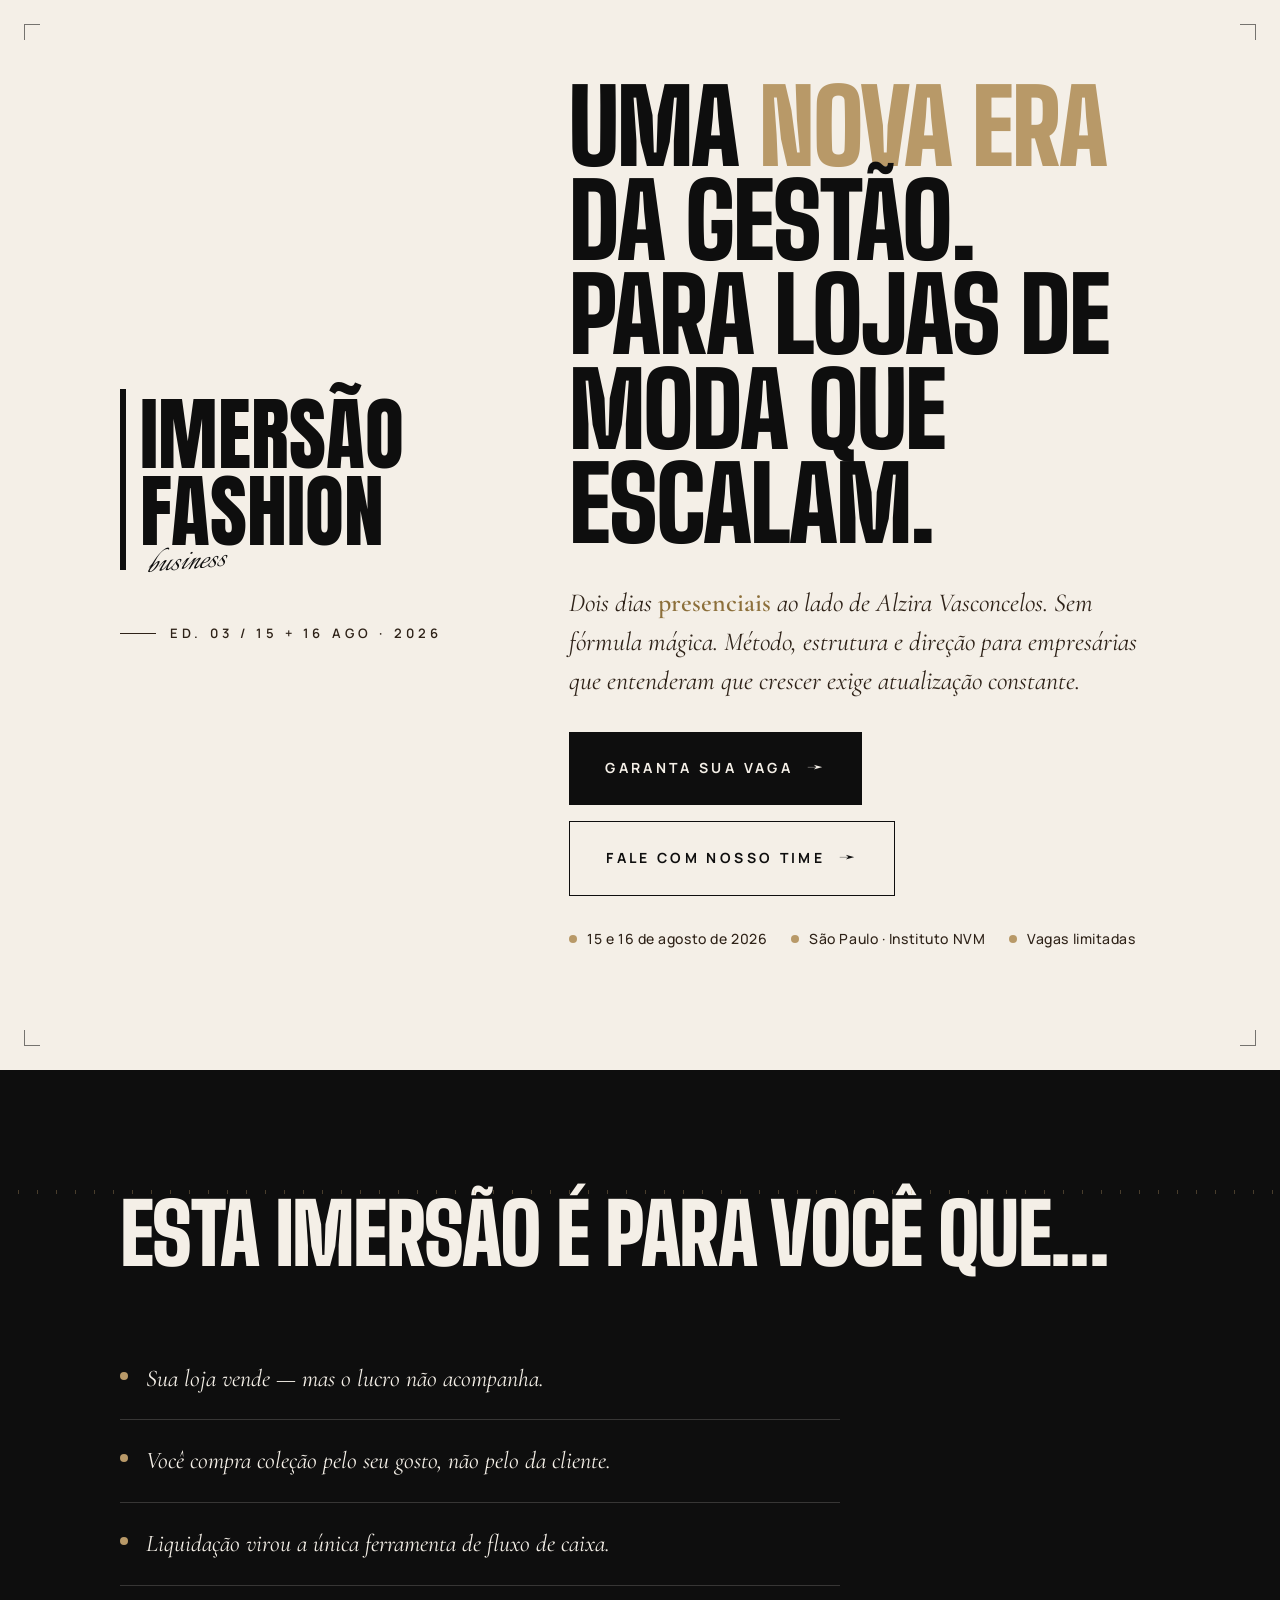
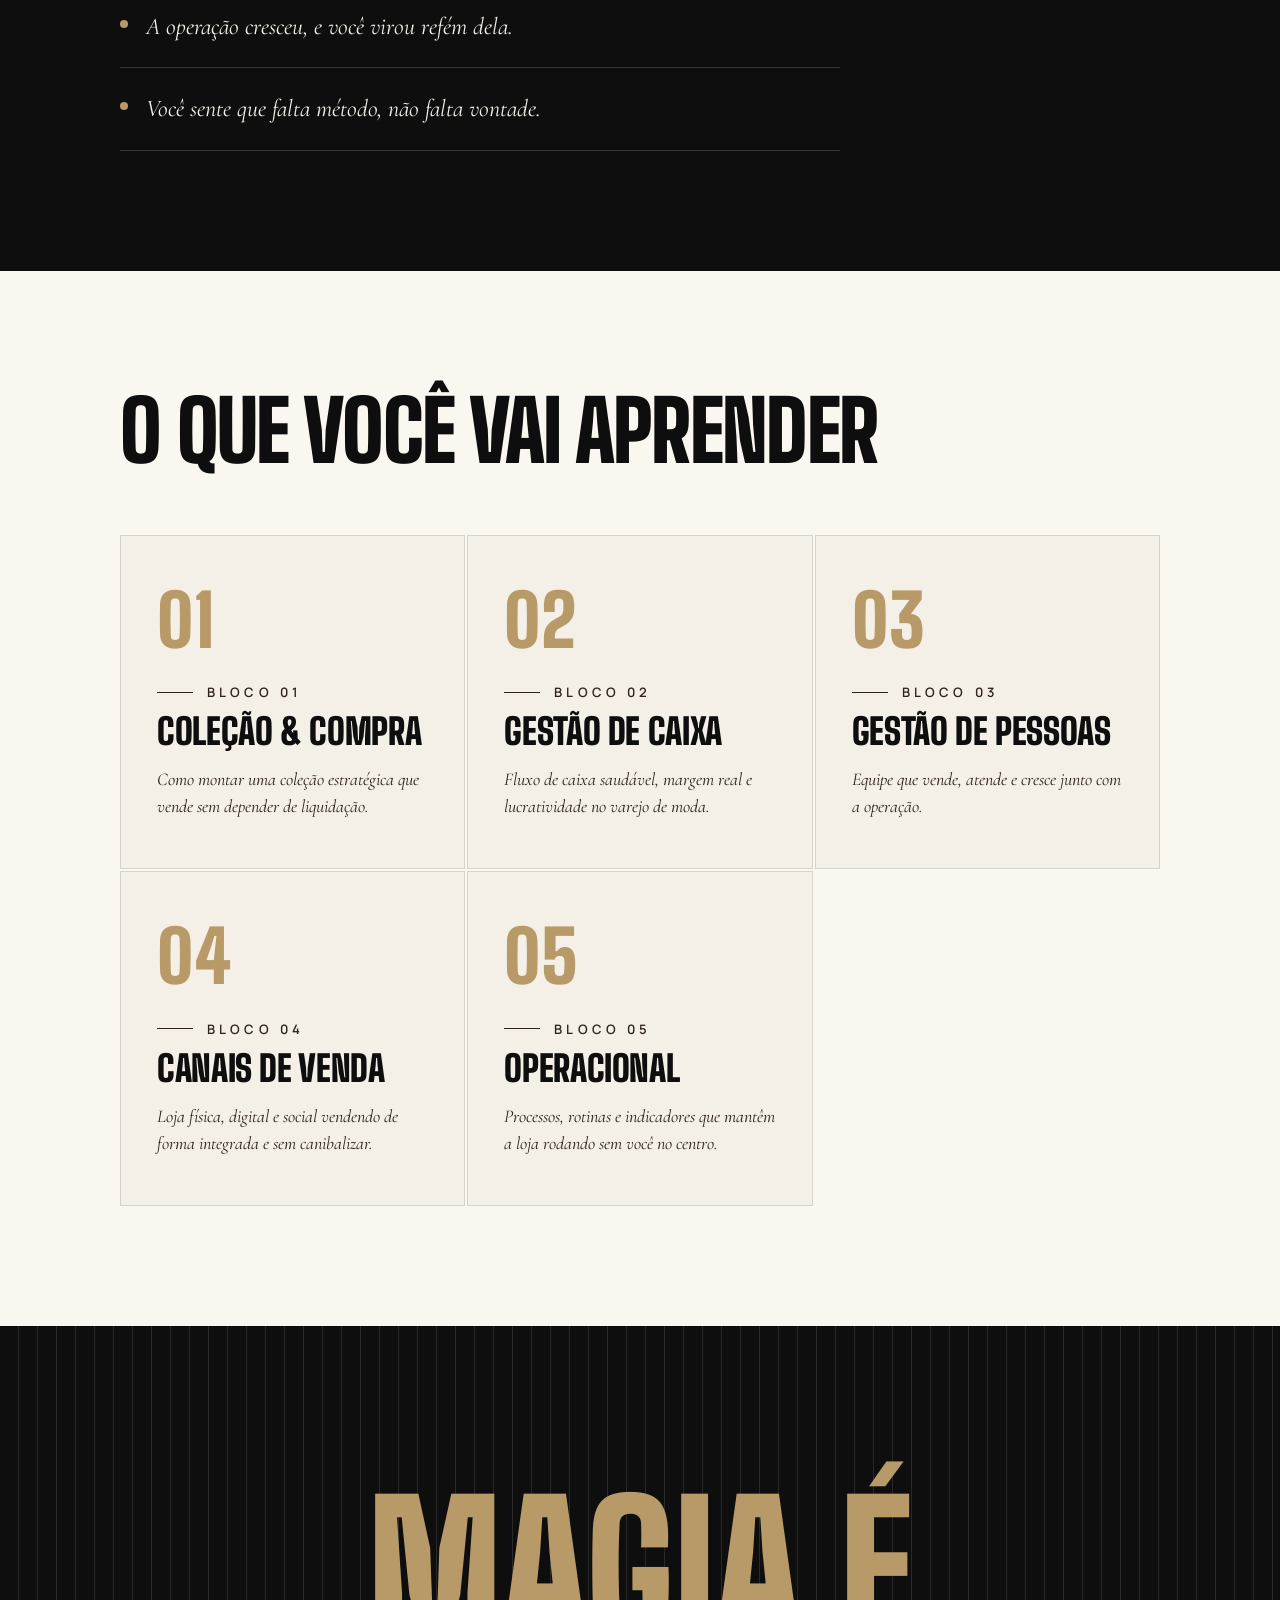
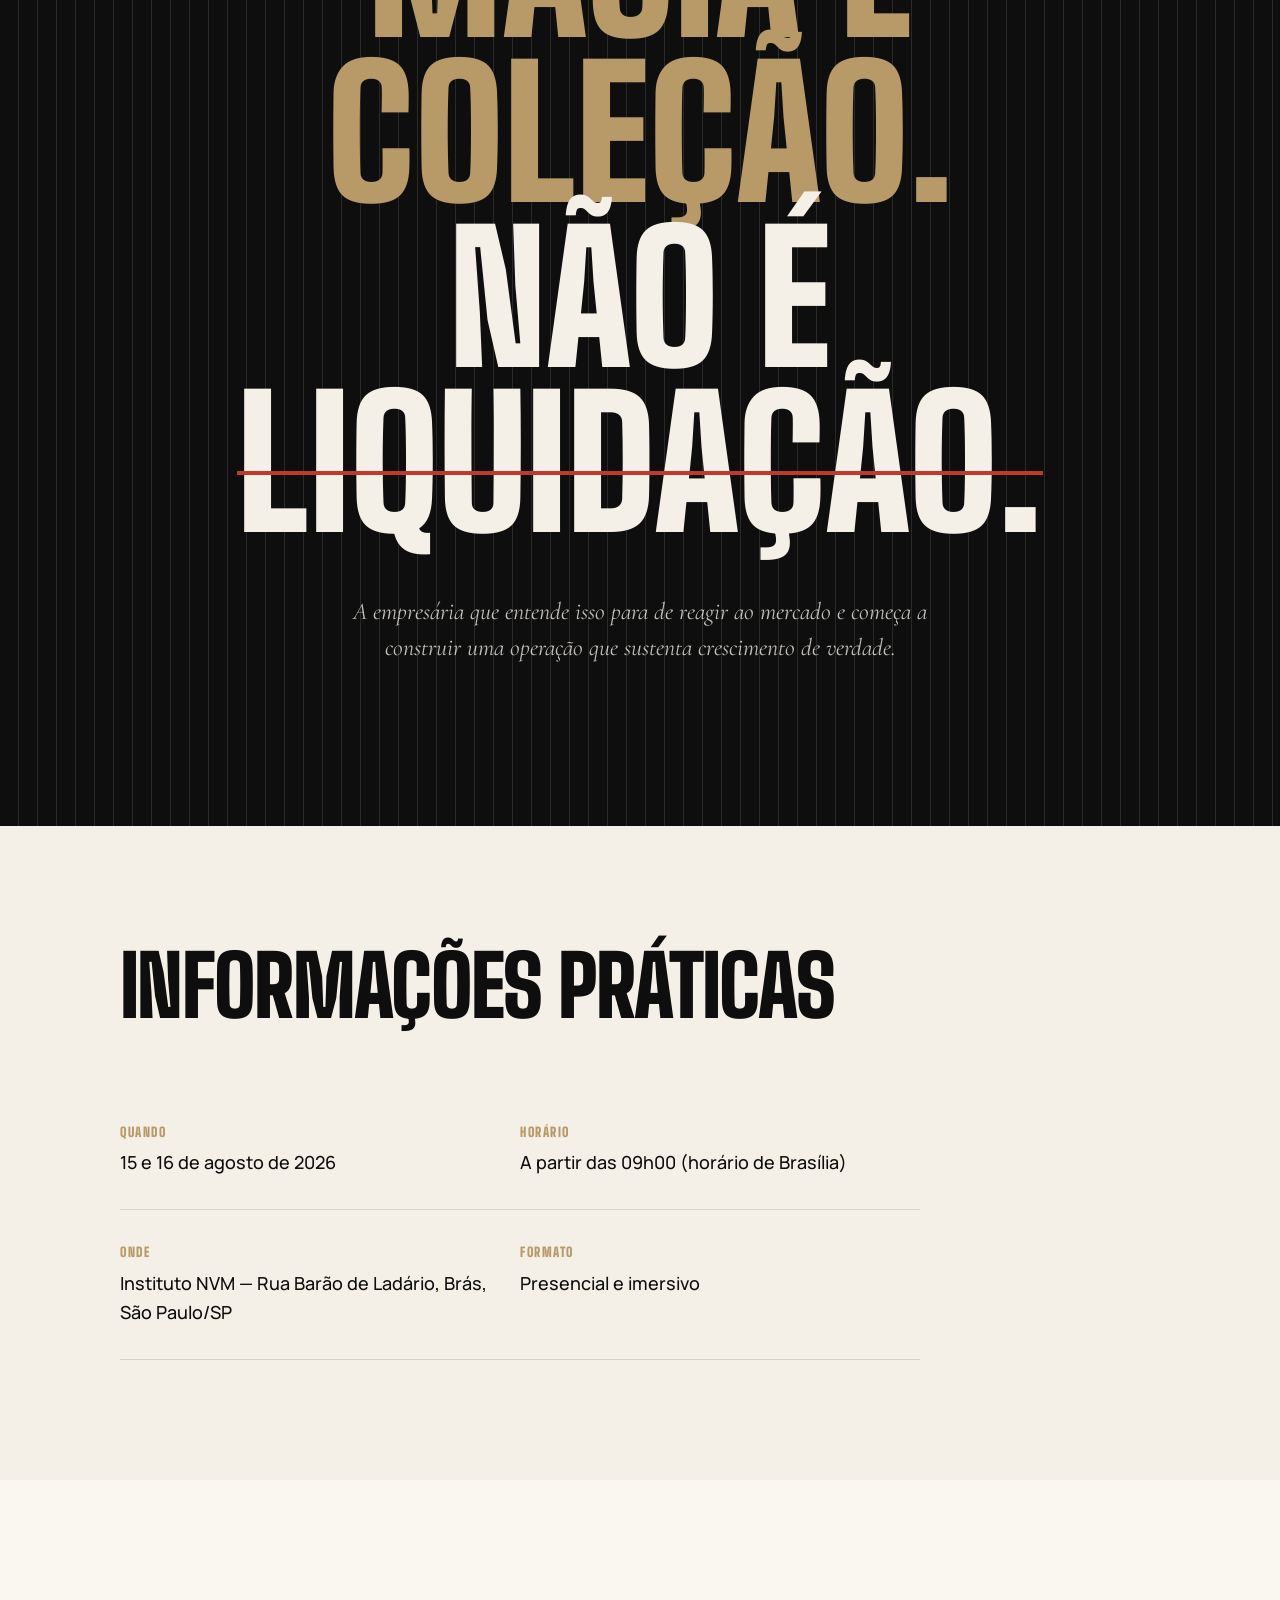
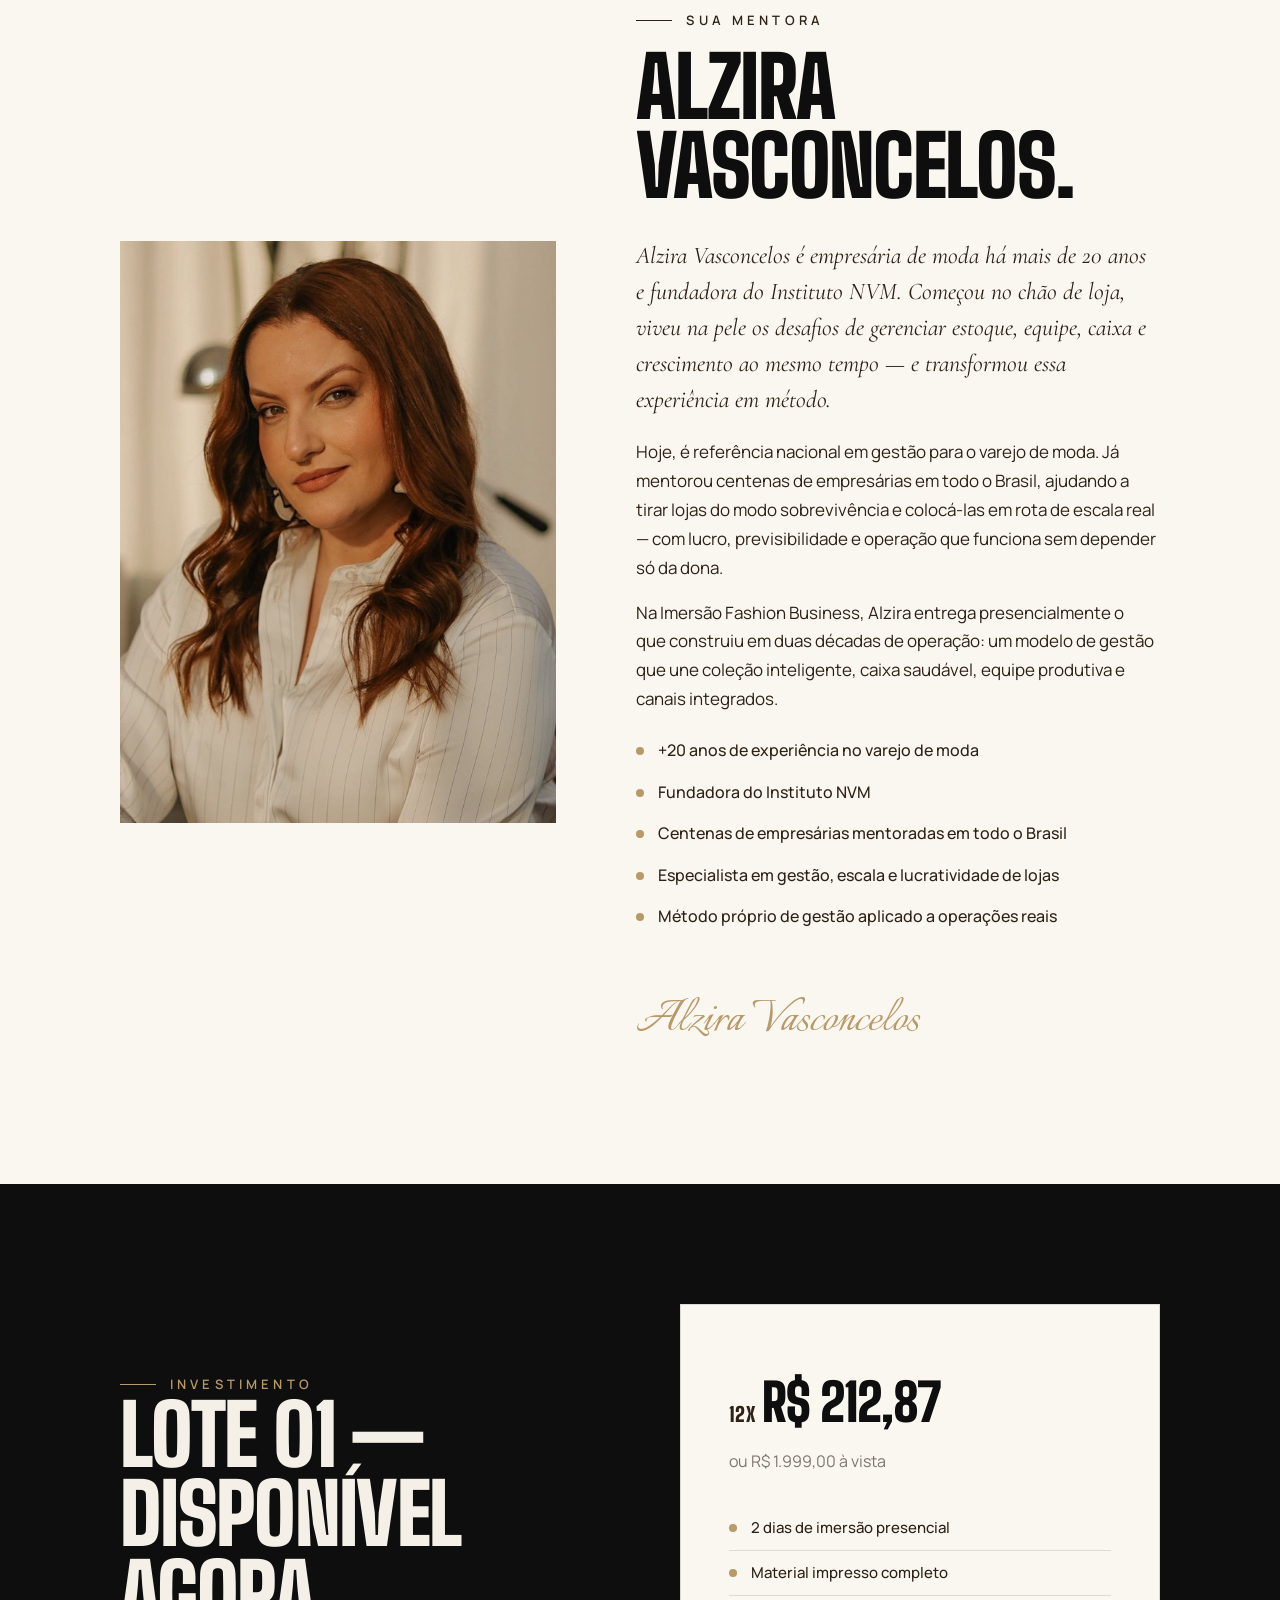
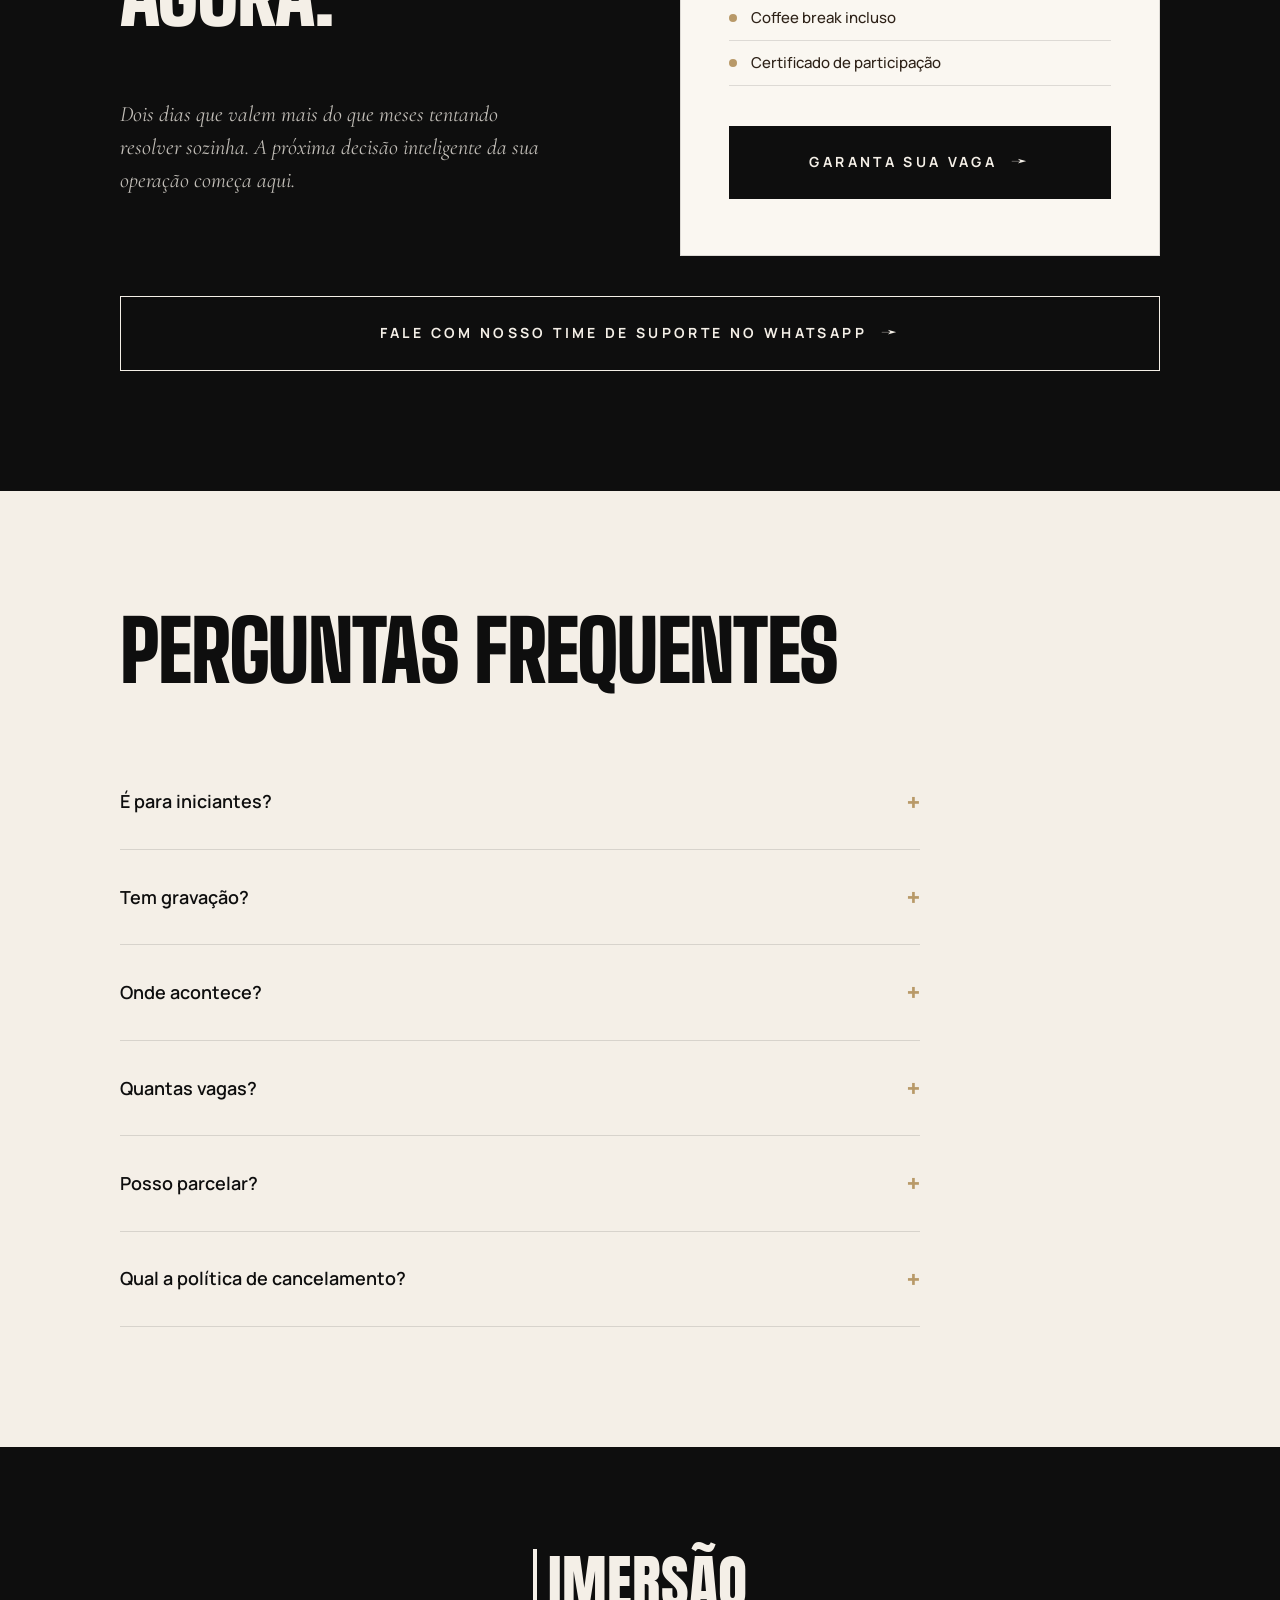
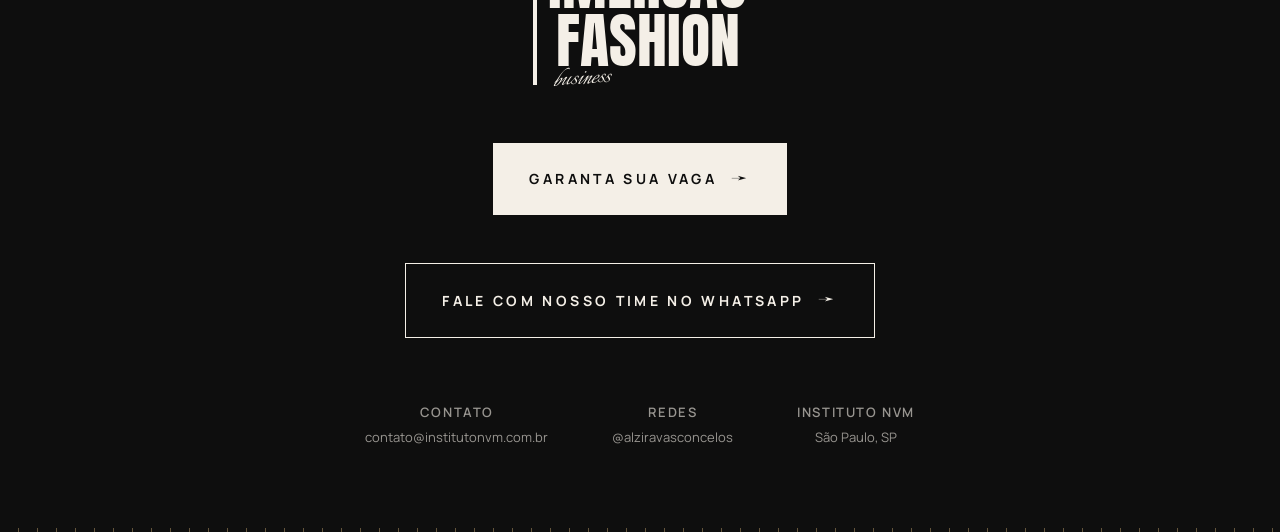
==== commit 73428468: "Edicao 03: data 15 e 16 de agosto + novo link de pagamento" ====
--- a/index.html
+++ b/index.html
@@ -13,17 +13,38 @@
   <link rel="stylesheet" href="styles.css" />
 
   <!-- Google Tag Manager -->
-  <script>(function(w,d,s,l,i){w[l]=w[l]||[];w[l].push({'gtm.start':
+  <!-- <script>(function(w,d,s,l,i){w[l]=w[l]||[];w[l].push({'gtm.start':
   new Date().getTime(),event:'gtm.js'});var f=d.getElementsByTagName(s)[0],
   j=d.createElement(s),dl=l!='dataLayer'?'&l='+l:'';j.async=true;j.src=
   'https://www.googletagmanager.com/gtm.js?id='+i+dl;f.parentNode.insertBefore(j,f);
-  })(window,document,'script','dataLayer','GTM-W2CMS5NR');</script>
+  })(window,document,'script','dataLayer','GTM-W2CMS5NR');</script> -->
   <!-- End Google Tag Manager -->
+
+  <!-- Google Tag Manager -->
+
+<script>(function(w,d,s,l,i){w[l]=w[l]||[];w[l].push({'gtm.start':
+
+new Date().getTime(),event:'gtm.js'});var f=d.getElementsByTagName(s)[0],
+
+j=d.createElement(s),dl=l!='dataLayer'?'&l='+l:'';j.async=true;j.src=
+
+'https://www.googletagmanager.com/gtm.js?id='+i+dl;f.parentNode.insertBefore(j,f);
+
+})(window,document,'script','dataLayer','GTM-MC8MKSW');</script>
+
+<!-- End Google Tag Manager -->
 </head>
 <body>
   <!-- Google Tag Manager (noscript) -->
-  <noscript><iframe src="https://www.googletagmanager.com/ns.html?id=GTM-W2CMS5NR"
-  height="0" width="0" style="display:none;visibility:hidden"></iframe></noscript>
+
+<noscript><iframe src="https://www.googletagmanager.com/ns.html?id=GTM-MC8MKSW"
+
+height="0" width="0" style="display:none;visibility:hidden"></iframe></noscript>
+
+<!-- End Google Tag Manager (noscript) -->
+  <!-- Google Tag Manager (noscript) -->
+  <!-- <noscript><iframe src="https://www.googletagmanager.com/ns.html?id=GTM-W2CMS5NR"
+  height="0" width="0" style="display:none;visibility:hidden"></iframe></noscript> -->
   <!-- End Google Tag Manager (noscript) -->
 
   <!-- ========== SEÇÃO 01 — HERO ========== -->
@@ -43,7 +64,7 @@
             <div class="logo__script">business</div>
           </div>
         </div>
-        <p class="eyebrow hero__eyebrow">Ed. 02 / 20 + 21 Jun · 2026</p>
+        <p class="eyebrow hero__eyebrow">Ed. 03 / 15 + 16 Ago · 2026</p>
       </div>
 
       <div class="hero__right">
@@ -56,10 +77,10 @@
         </p>
         <div class="hero__ctas">
           <a href="#investimento" class="cta">Garanta sua vaga</a>
-          <a href="https://wa.me/555195058349?text=Vim%20da%20pagina%20e%20quero%20tirar%20duvidas%20sobre%20a%20Imers%C3%A3o%20Fashion%20Business" target="_blank" rel="noopener" class="cta cta--ghost">Fale com nosso time</a>
+          <a href="https://wa.me/5532987025875?text=Vim%20da%20pagina%20e%20quero%20tirar%20duvidas%20sobre%20a%20Imers%C3%A3o%20Fashion%20Business" target="_blank" rel="noopener" class="cta cta--ghost">Fale com nosso time</a>
         </div>
         <div class="hero__meta">
-          <span class="hero__meta-item"><span class="dot-champagne"></span> 20 e 21 de junho de 2026</span>
+          <span class="hero__meta-item"><span class="dot-champagne"></span> 15 e 16 de agosto de 2026</span>
           <span class="hero__meta-item"><span class="dot-champagne"></span> São Paulo · Instituto NVM</span>
           <span class="hero__meta-item"><span class="dot-champagne"></span> Vagas limitadas</span>
         </div>
@@ -157,7 +178,7 @@
       <div class="info-grid">
         <div class="info-item">
           <span class="info-item__label">Quando</span>
-          <span class="info-item__value">20 e 21 de junho de 2026</span>
+          <span class="info-item__value">15 e 16 de agosto de 2026</span>
         </div>
         <div class="info-item">
           <span class="info-item__label">Horário</span>
@@ -227,11 +248,11 @@
             <li><span class="dot-champagne"></span> Coffee break incluso</li>
             <li><span class="dot-champagne"></span> Certificado de participação</li>
           </ul>
-          <a href="https://lastlink.com/p/CD184E443/checkout-payment" target="_blank" rel="noopener" class="cta cta--full" id="cta-checkout">Garanta sua vaga</a>
+          <a href="https://lastlink.com/p/C4DA50286/checkout-payment/" target="_blank" rel="noopener" class="cta cta--full" id="cta-checkout">Garanta sua vaga</a>
         </div>
       </div>
       <div class="invest-whatsapp">
-        <a href="https://wa.me/555195058349?text=Vim%20da%20pagina%20e%20quero%20tirar%20duvidas%20sobre%20a%20Imers%C3%A3o%20Fashion%20Business" target="_blank" rel="noopener" class="cta cta--ghost-dark cta--full">Fale com nosso time de suporte no WhatsApp</a>
+        <a href="https://wa.me/5532987025875?text=Vim%20da%20pagina%20e%20quero%20tirar%20duvidas%20sobre%20a%20Imers%C3%A3o%20Fashion%20Business" target="_blank" rel="noopener" class="cta cta--ghost-dark cta--full">Fale com nosso time de suporte no WhatsApp</a>
       </div>
     </div>
   </section>
@@ -283,7 +304,7 @@
         </div>
       </div>
       <a href="#investimento" class="cta cta--on-dark">Garanta sua vaga</a>
-      <a href="https://wa.me/555195058349?text=Vim%20da%20pagina%20e%20quero%20tirar%20duvidas%20sobre%20a%20Imers%C3%A3o%20Fashion%20Business" target="_blank" rel="noopener" class="cta cta--ghost-dark">Fale com nosso time no WhatsApp</a>
+      <a href="https://wa.me/5532987025875?text=Vim%20da%20pagina%20e%20quero%20tirar%20duvidas%20sobre%20a%20Imers%C3%A3o%20Fashion%20Business" target="_blank" rel="noopener" class="cta cta--ghost-dark">Fale com nosso time no WhatsApp</a>
       <div class="footer__cols">
         <div class="footer__col">
           <p class="footer__col-title">Contato</p>
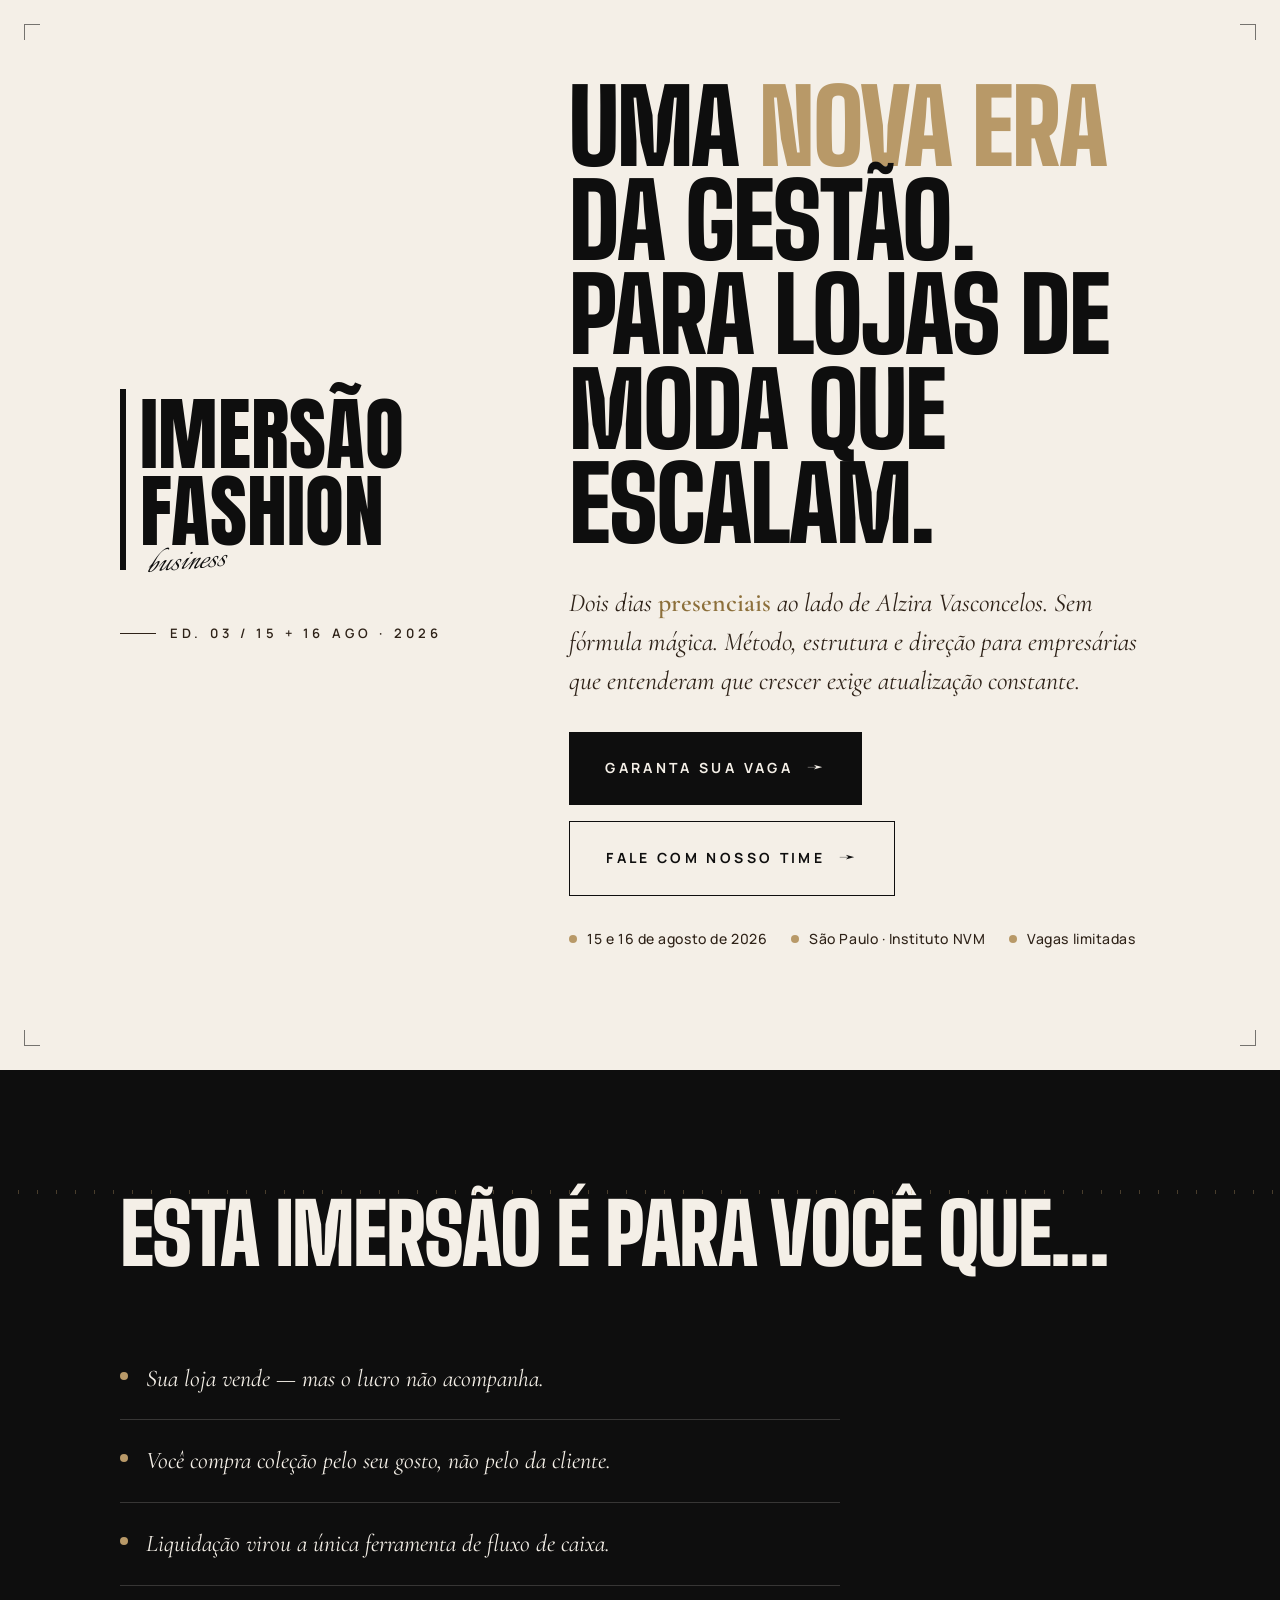
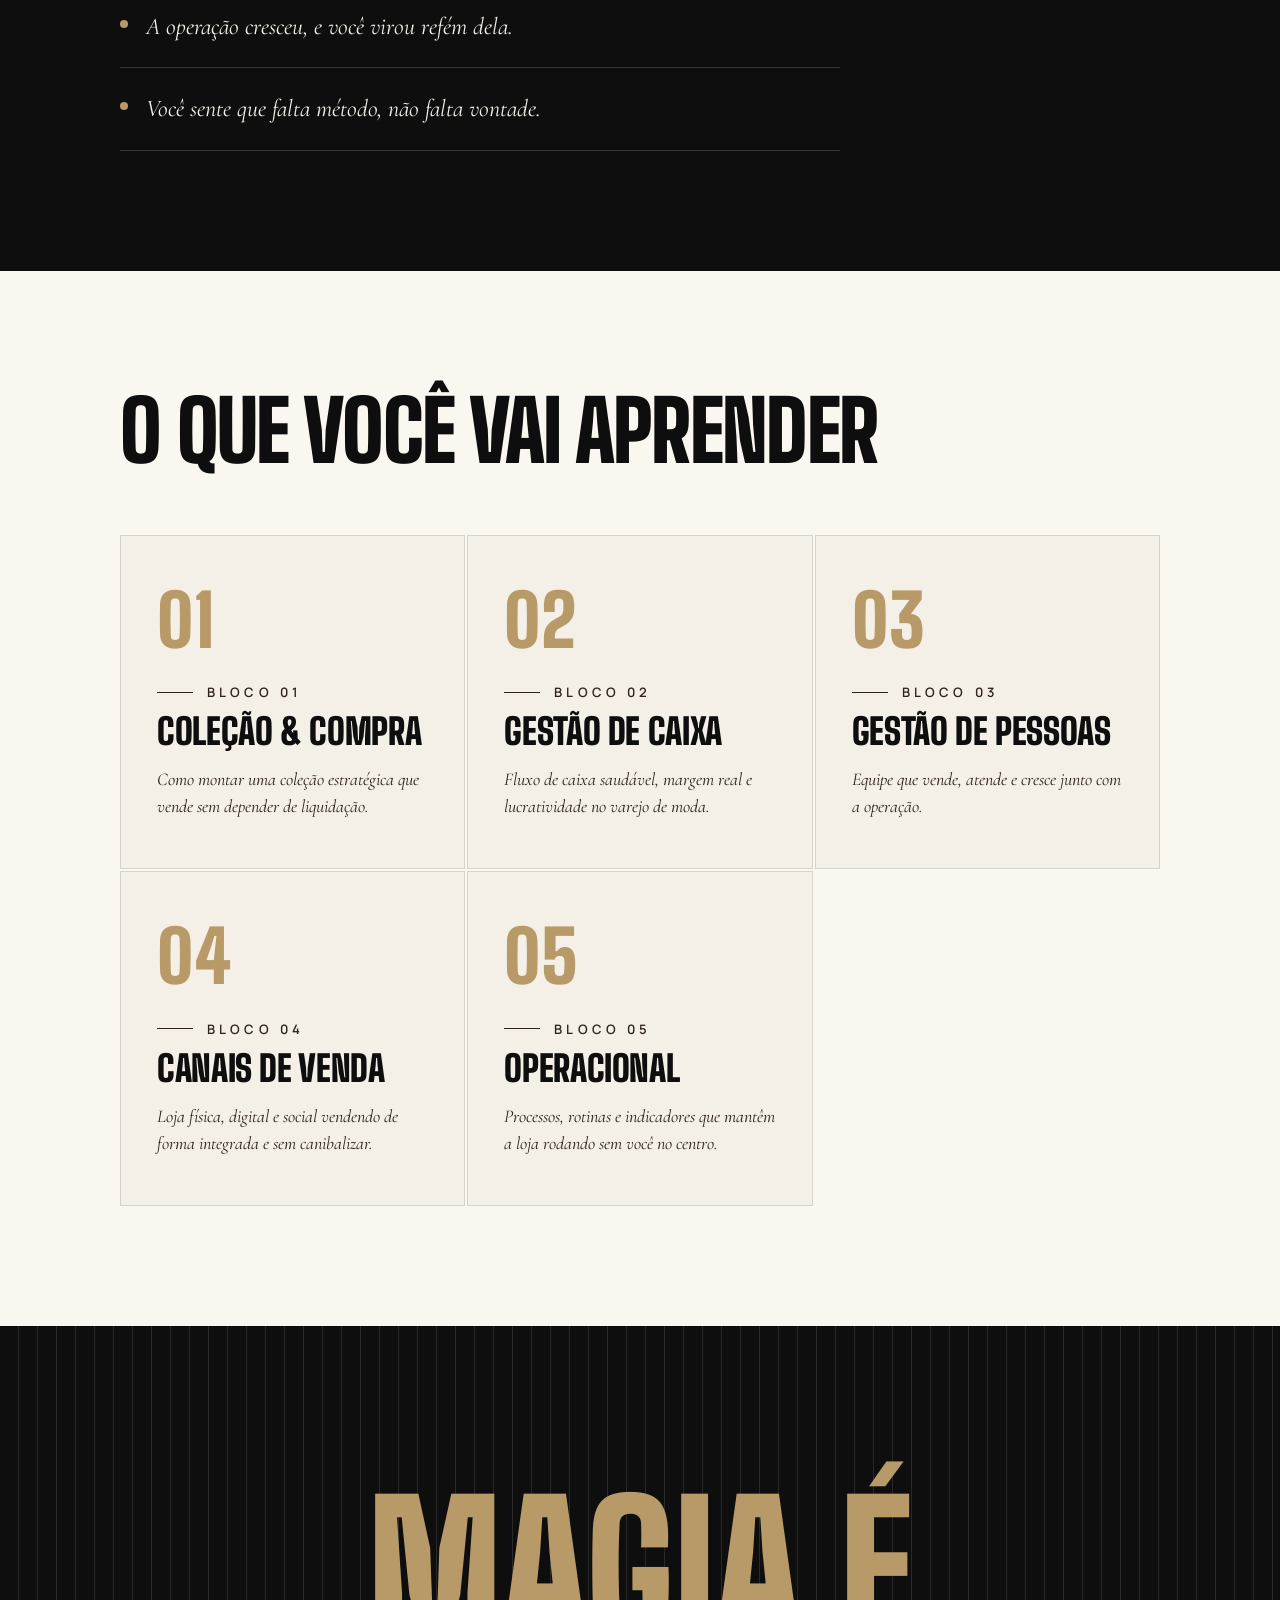
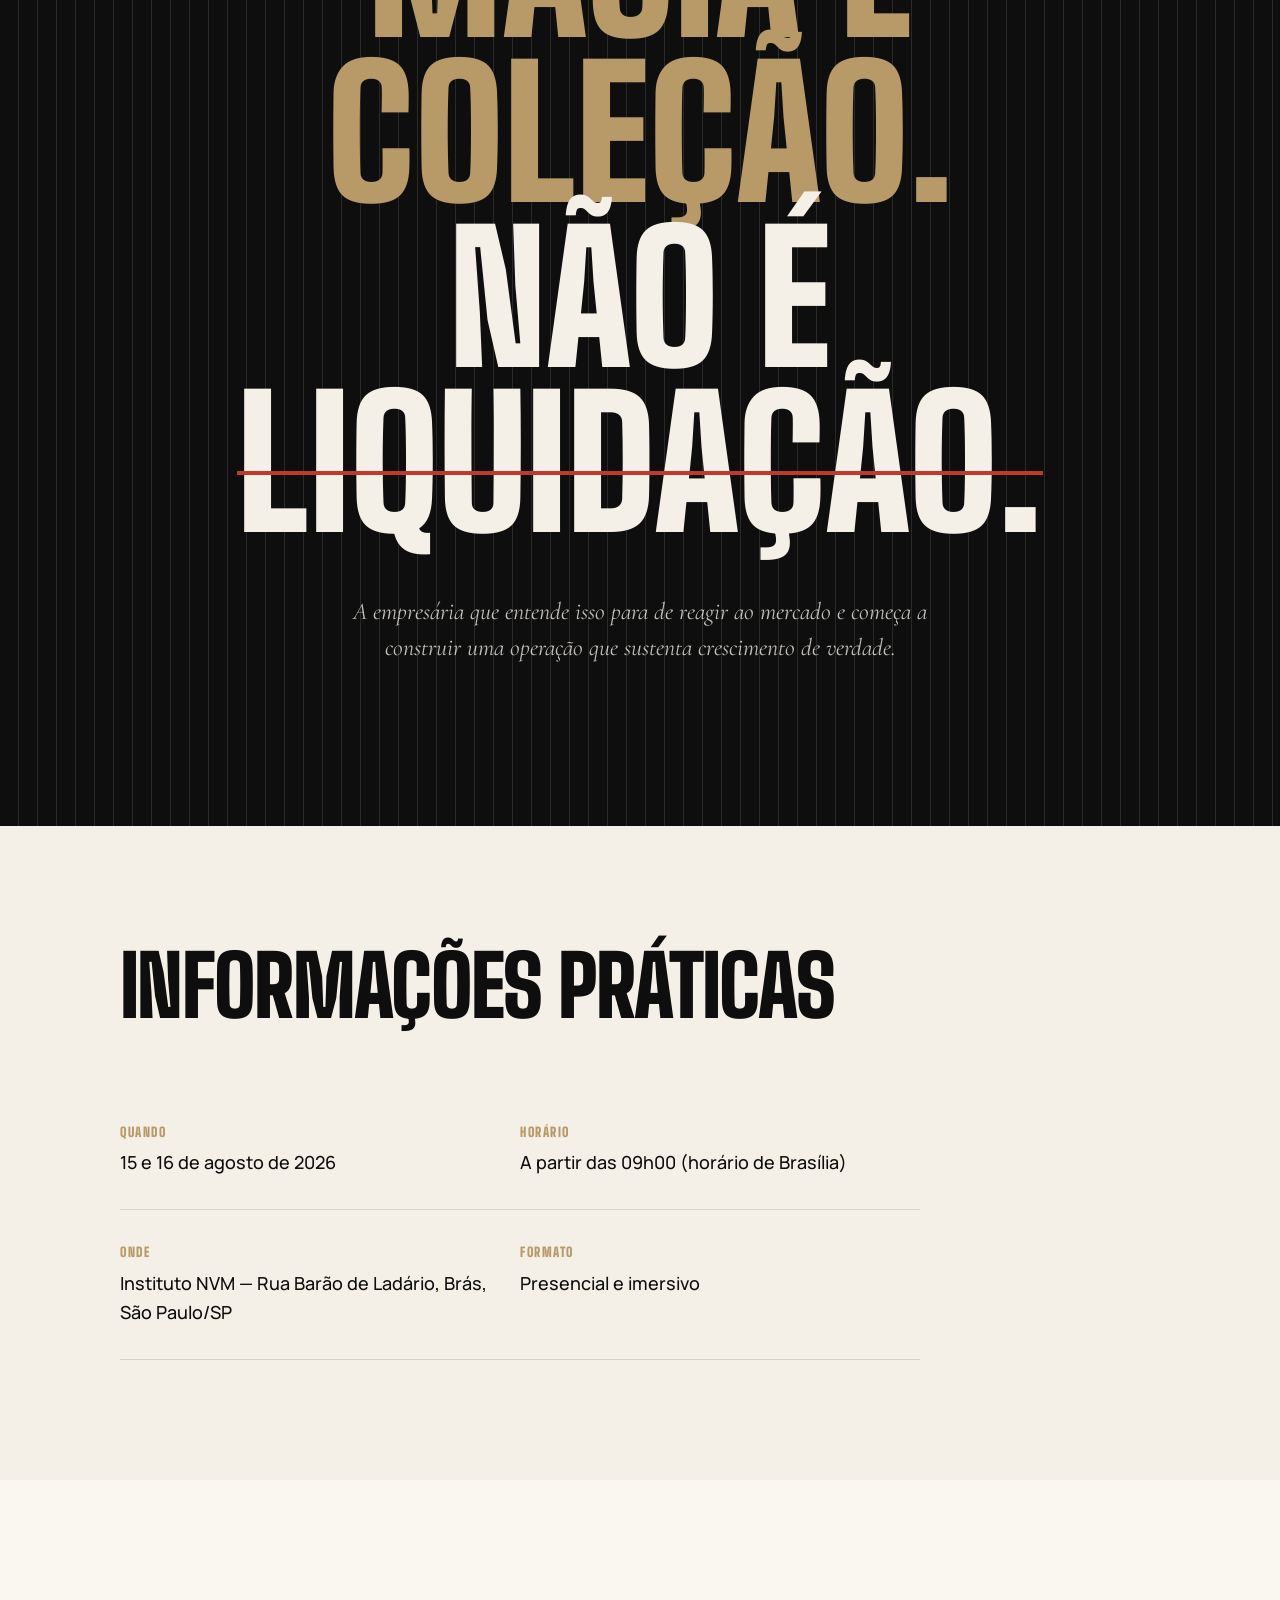
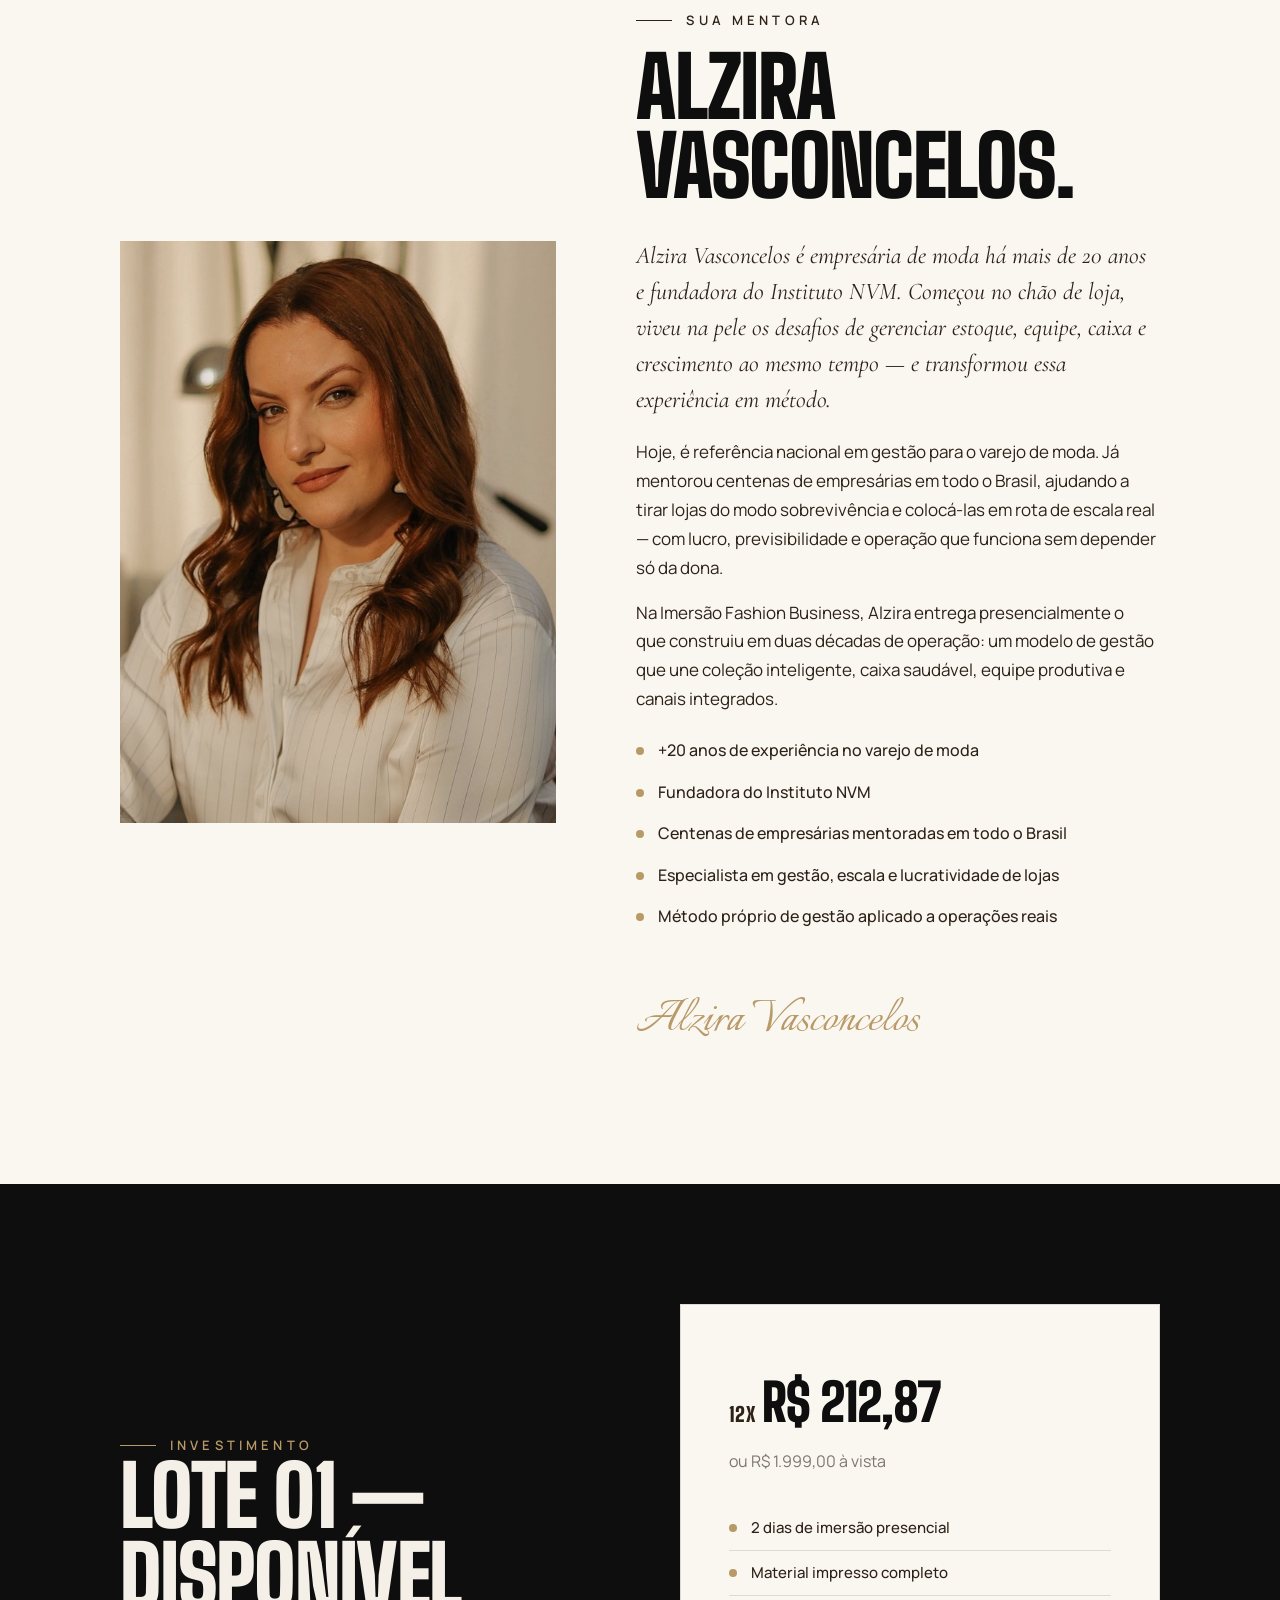
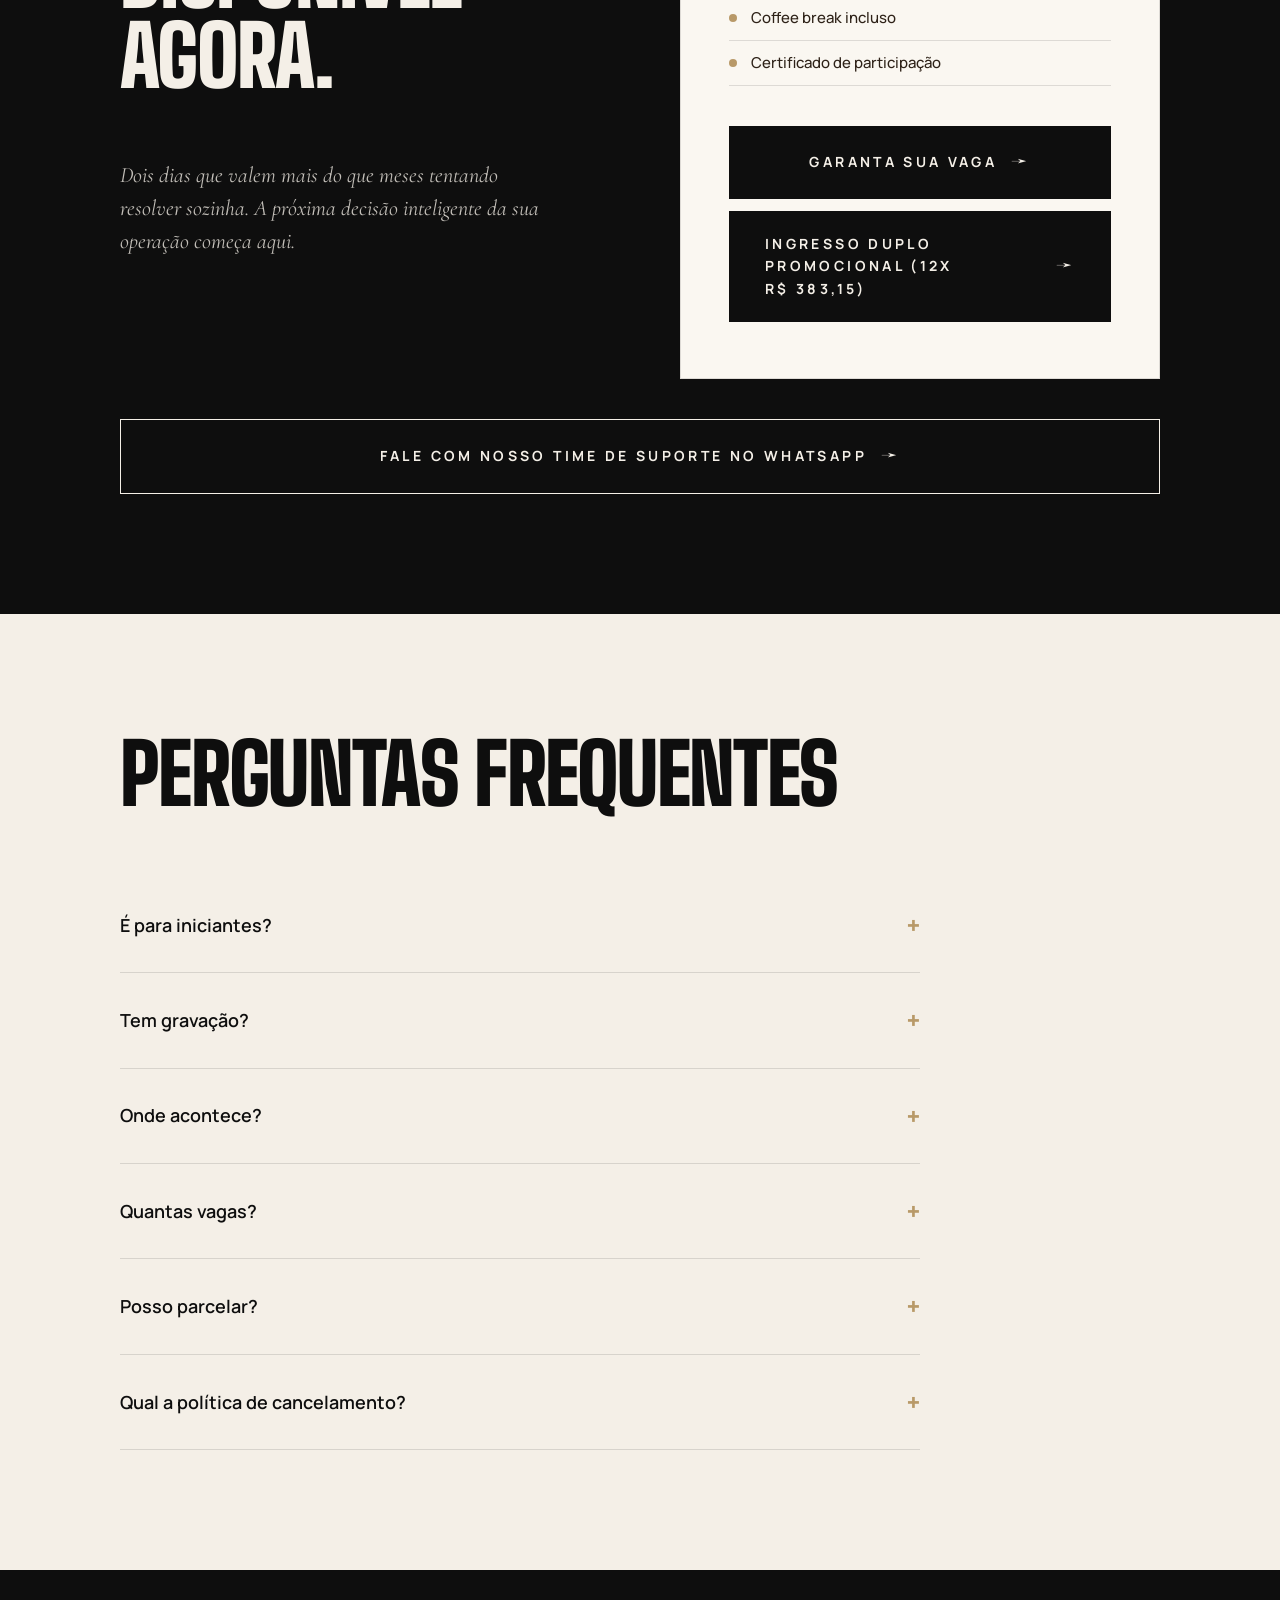
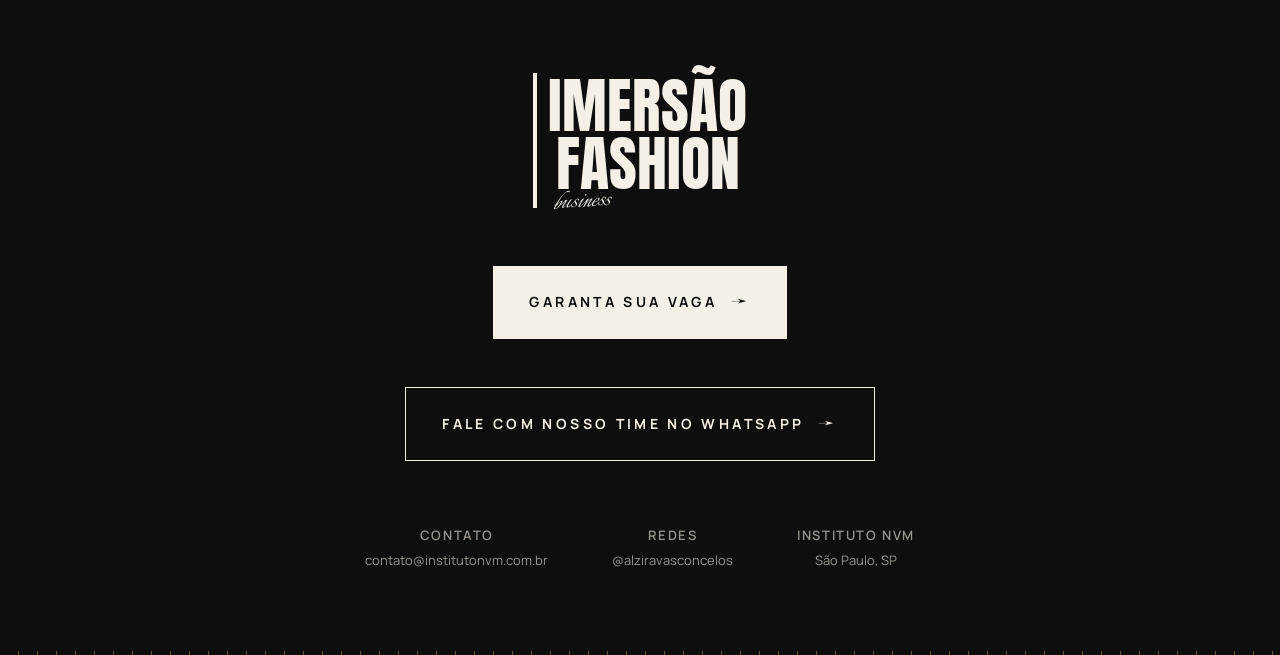
==== commit f944ef94: "LP: adiciona botao Ingresso Duplo Promocional na oferta" ====
--- a/index.html
+++ b/index.html
@@ -249,6 +249,7 @@
             <li><span class="dot-champagne"></span> Certificado de participação</li>
           </ul>
           <a href="https://lastlink.com/p/C4DA50286/checkout-payment/" target="_blank" rel="noopener" class="cta cta--full" id="cta-checkout">Garanta sua vaga</a>
+          <a href="https://lastlink.com/p/CC55FB1C4/checkout-payment/" target="_blank" rel="noopener" class="cta cta--full" id="cta-checkout-duplo" style="margin-top:12px">Ingresso Duplo Promocional (12x R$&nbsp;383,15)</a>
         </div>
       </div>
       <div class="invest-whatsapp">
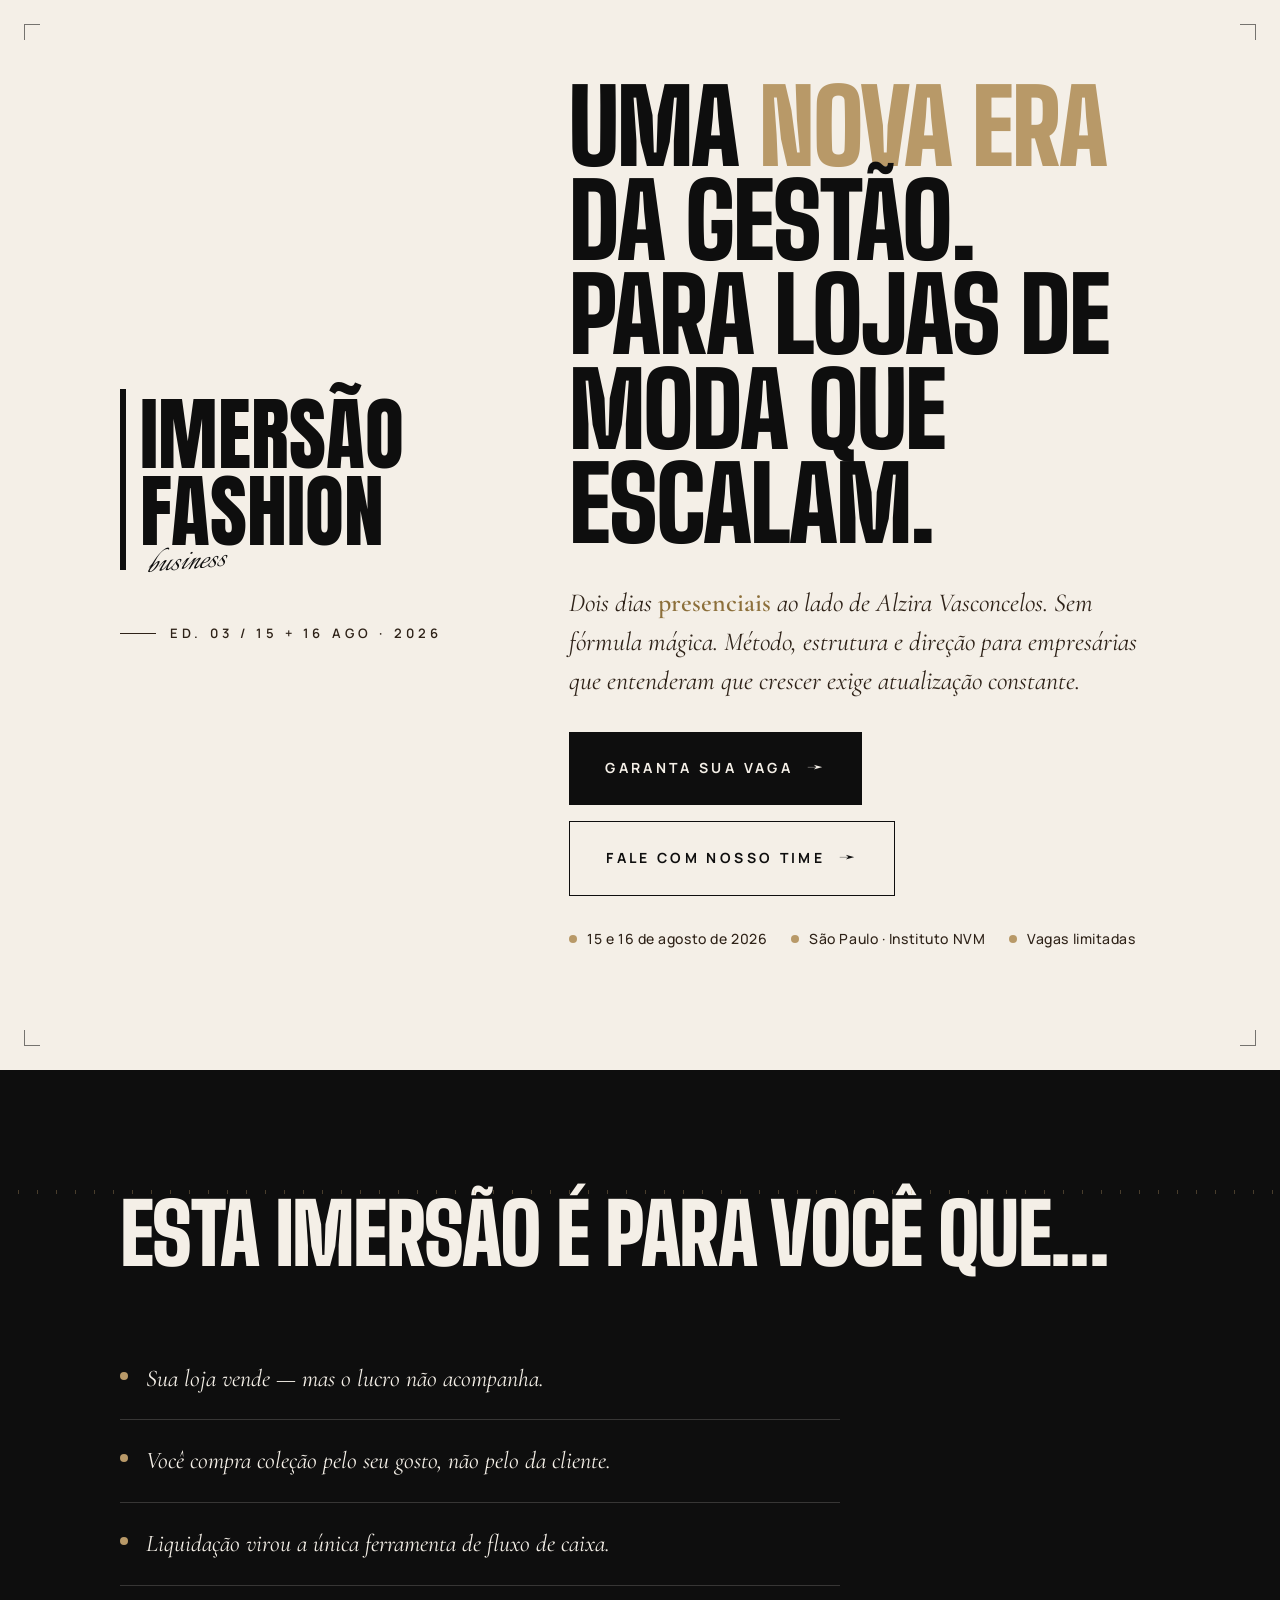
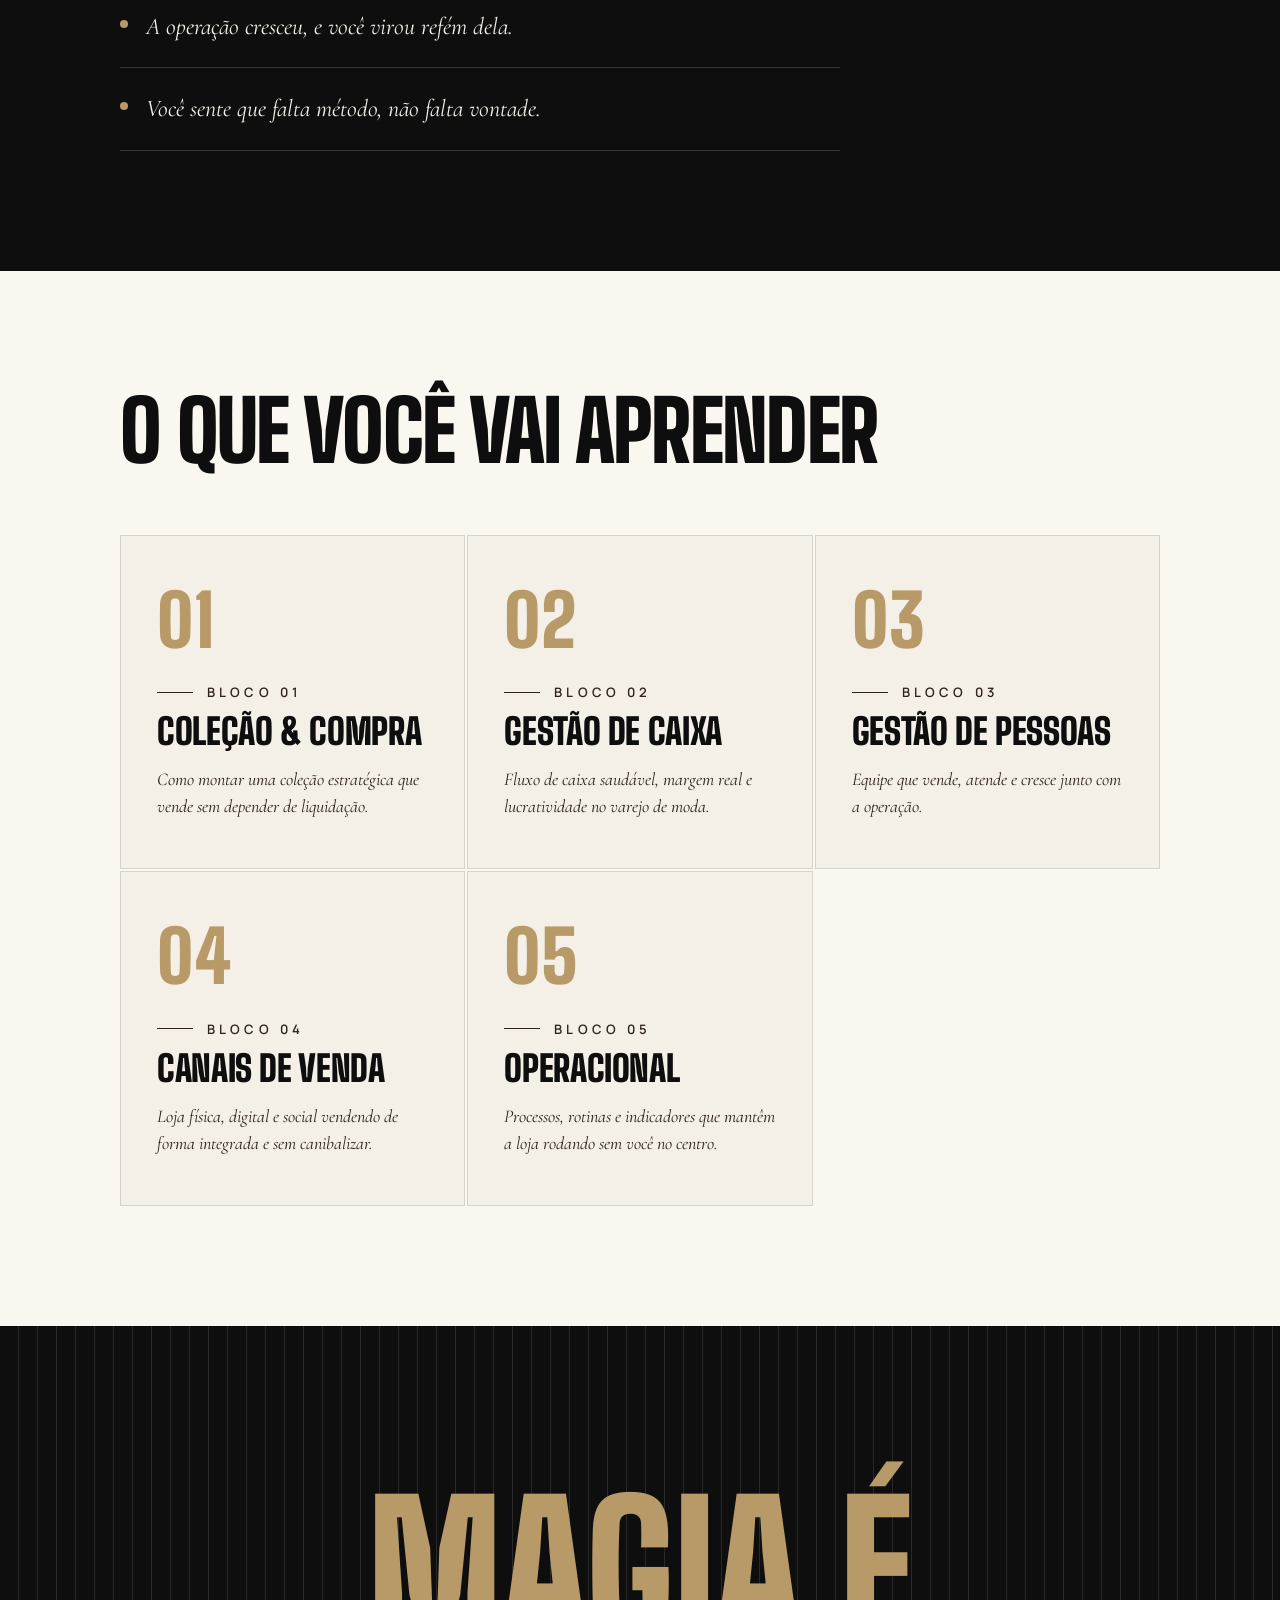
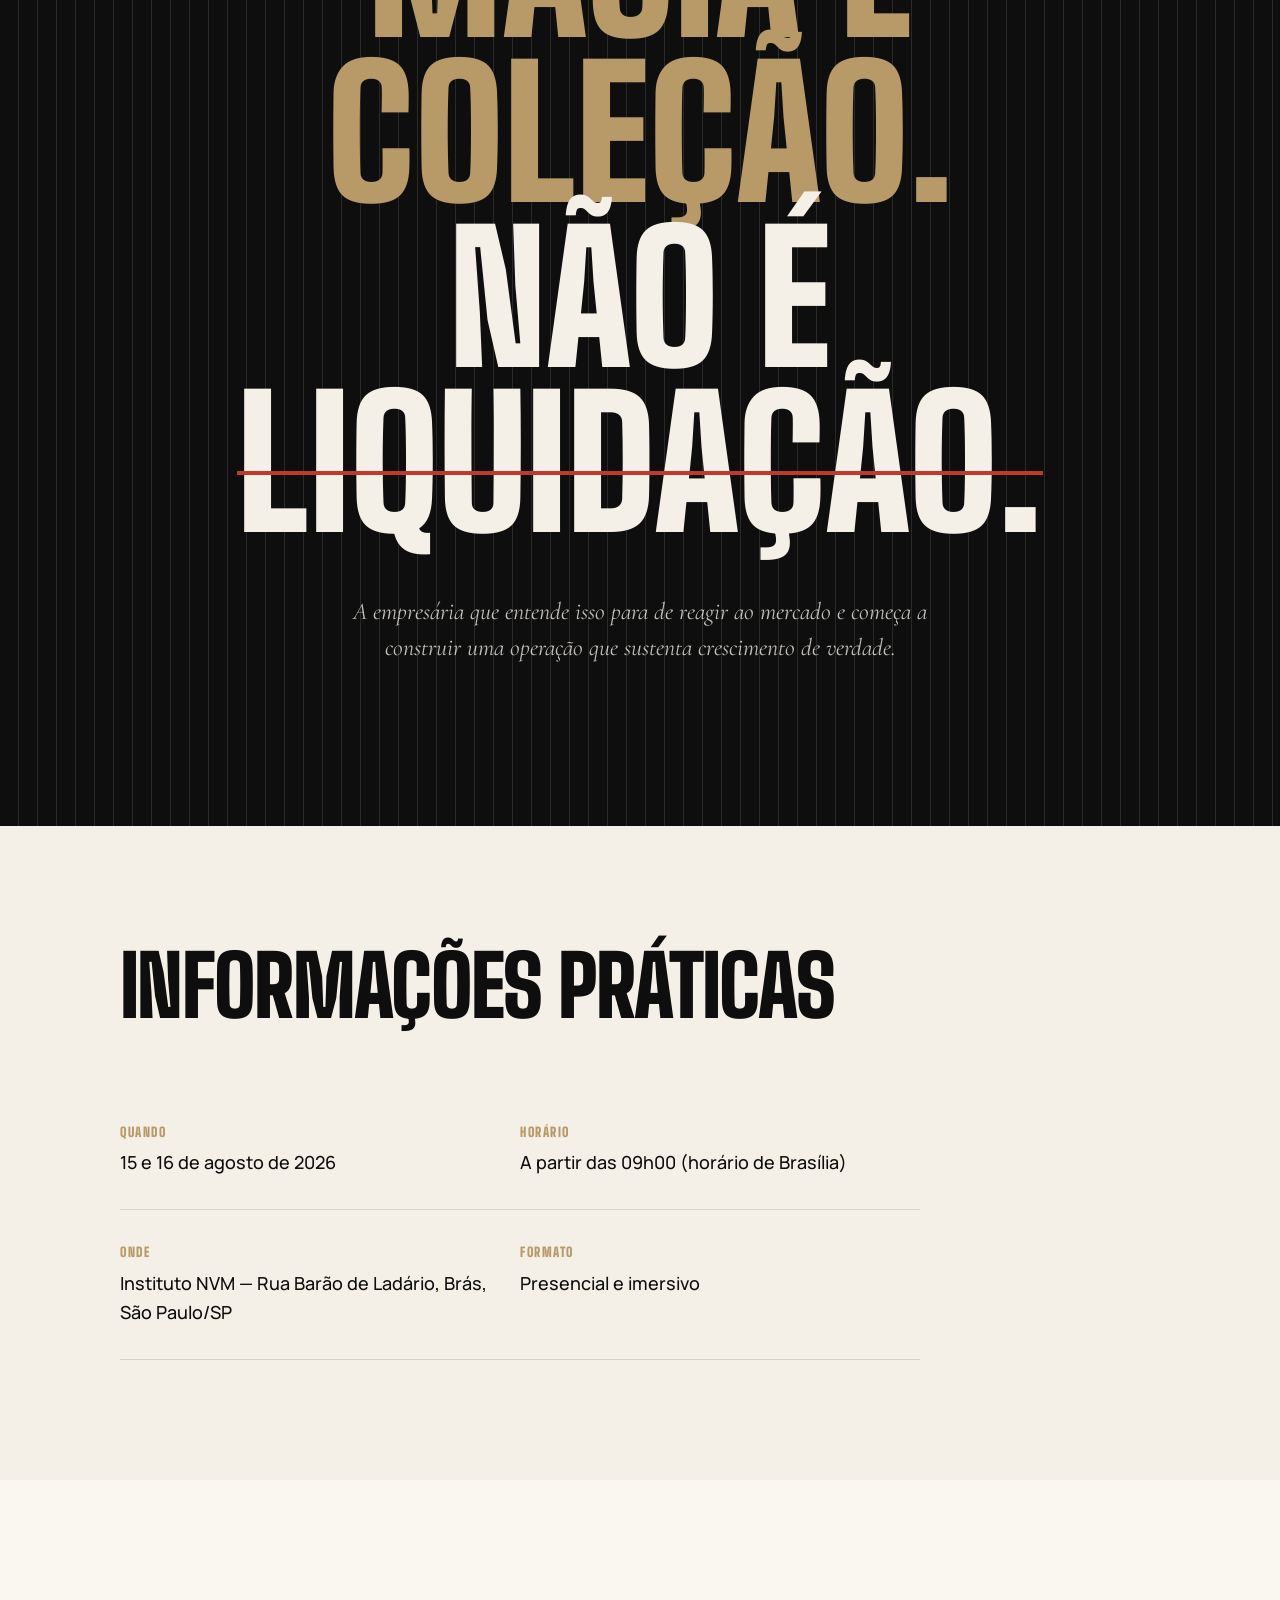
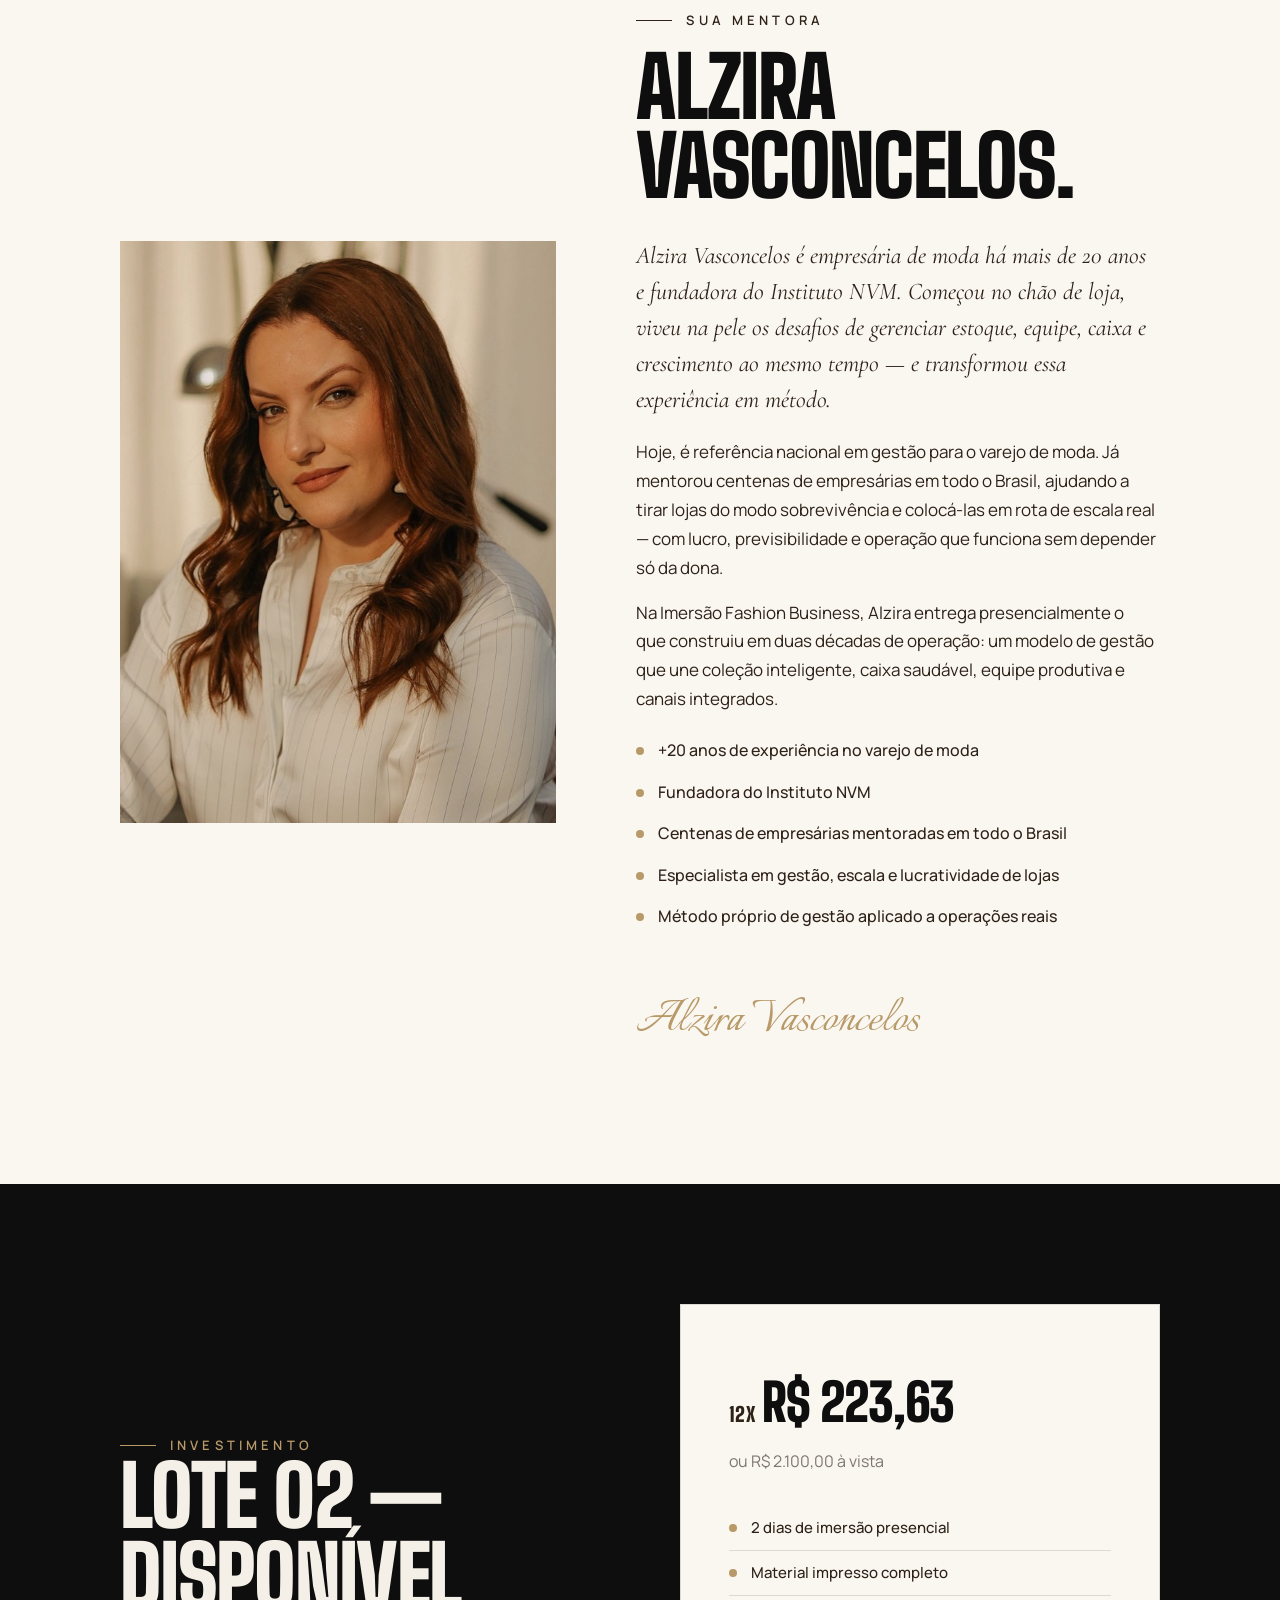
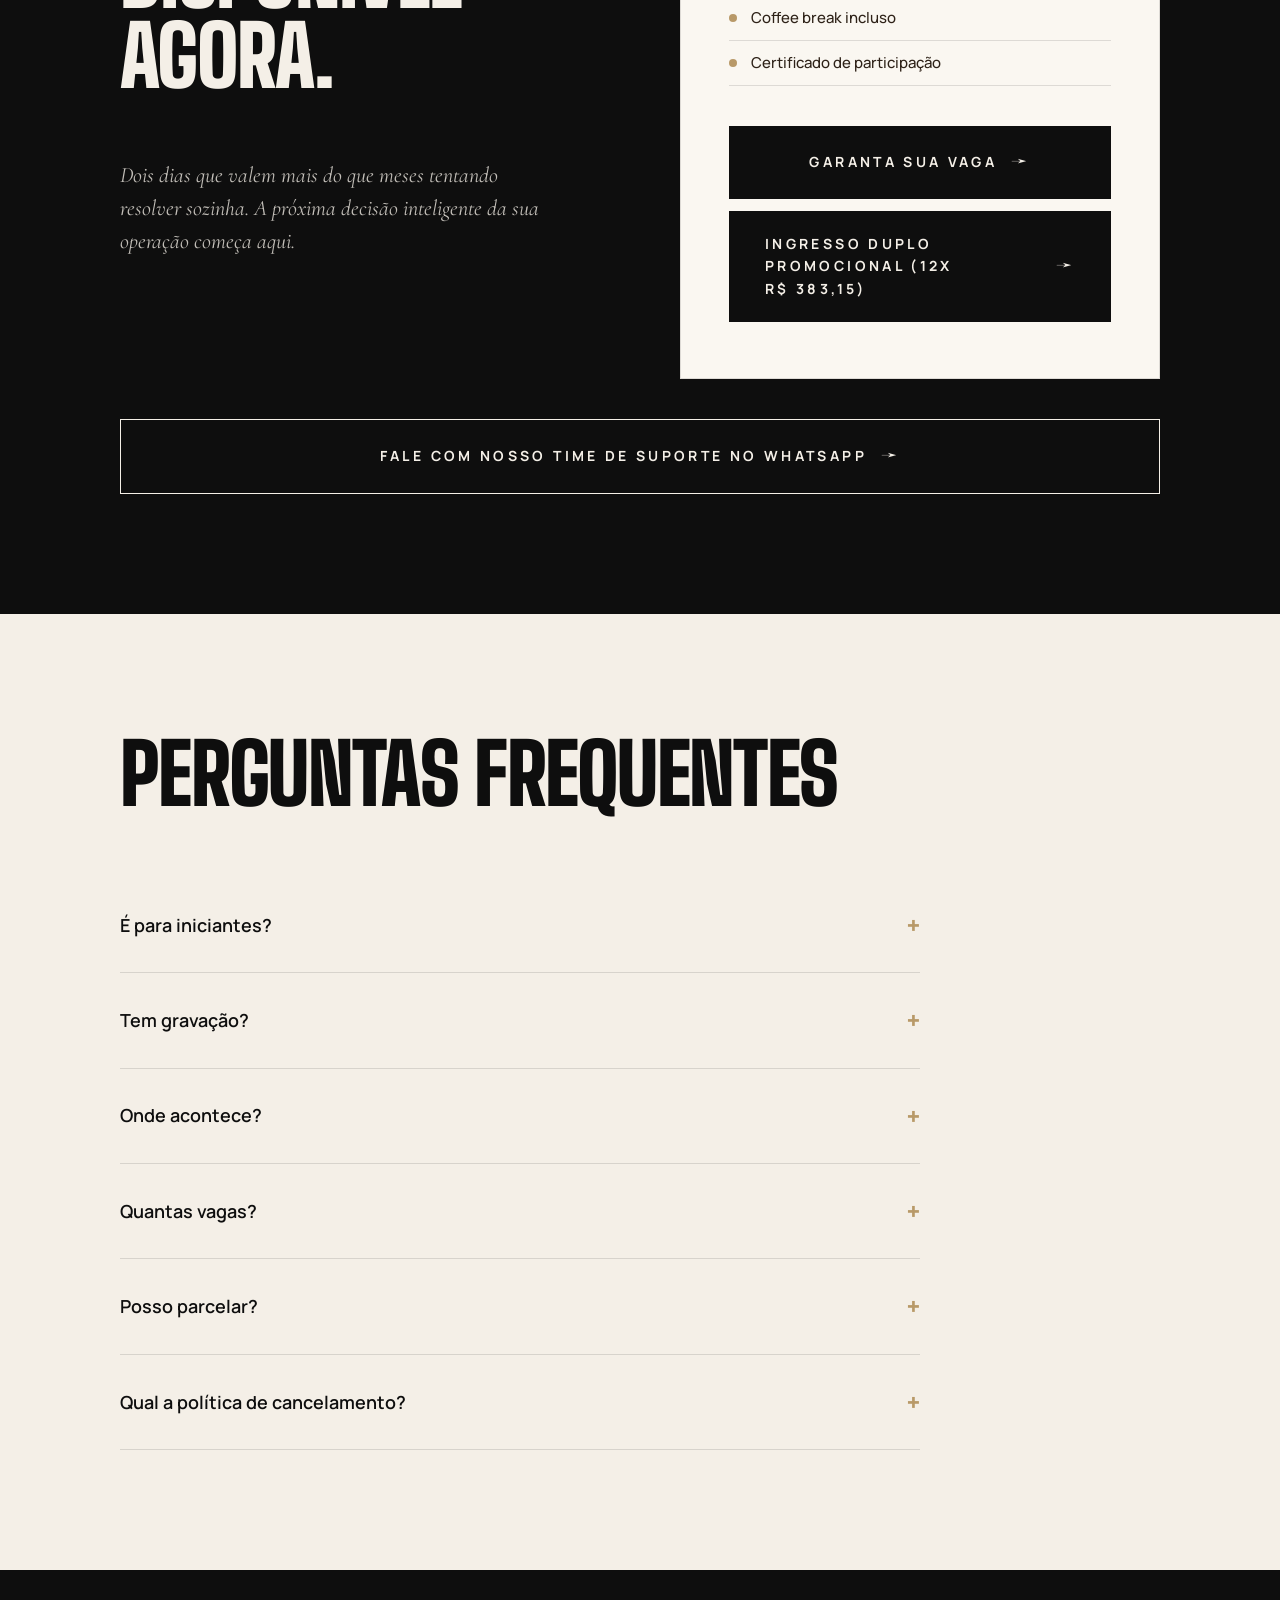
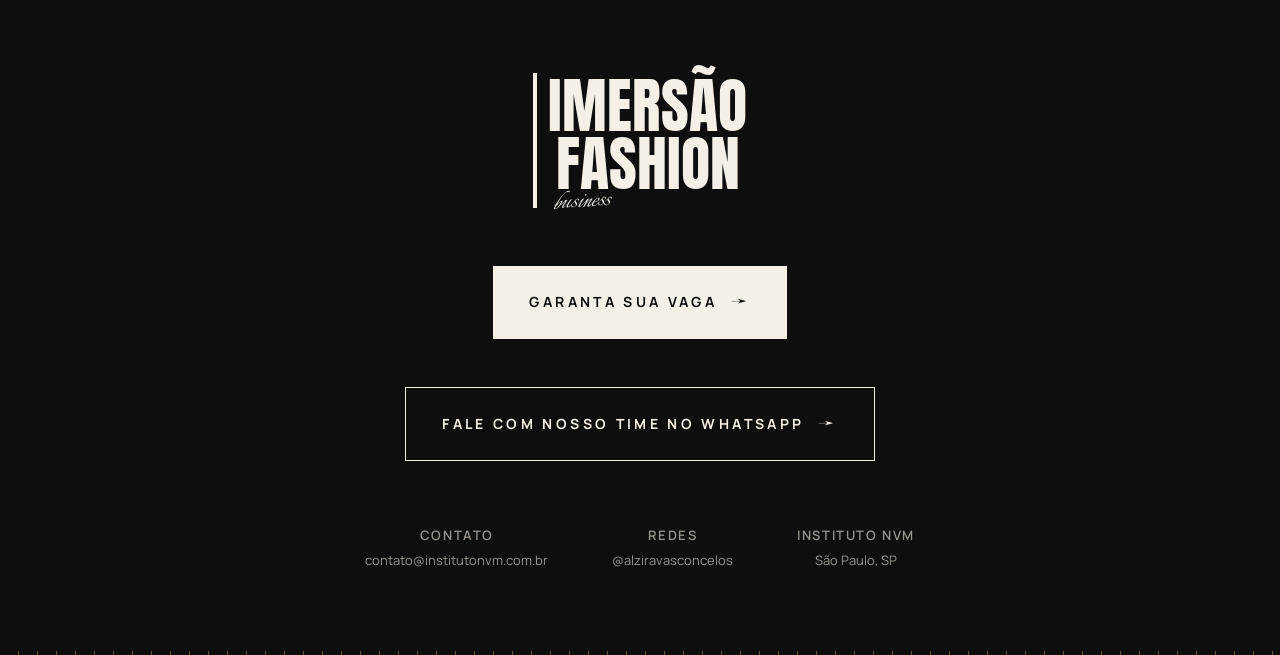
==== commit 3d8afe8a: "Atualiza home para lote 2: novos valores e link de checkout Co-Authored-By: Claude Fable 5 <noreply@" ====
--- a/index.html
+++ b/index.html
@@ -234,21 +234,21 @@
       <div class="invest-grid">
         <div class="invest-left">
           <p class="eyebrow eyebrow--champagne">Investimento</p>
-          <h2 class="section__h2 section__h2--ivory">Lote 01 — disponível agora.</h2>
+          <h2 class="section__h2 section__h2--ivory">Lote 02 — disponível agora.</h2>
           <p class="invest-left__sub">
             Dois dias que valem mais do que meses tentando resolver sozinha. A próxima decisão inteligente da sua operação começa aqui.
           </p>
         </div>
         <div class="invest-card">
-          <p class="invest-card__price">12x <span>R$ 212,87</span></p>
-          <p class="invest-card__avista">ou R$ 1.999,00 à vista</p>
+          <p class="invest-card__price">12x <span>R$ 223,63</span></p>
+          <p class="invest-card__avista">ou R$ 2.100,00 à vista</p>
           <ul class="invest-card__list">
             <li><span class="dot-champagne"></span> 2 dias de imersão presencial</li>
             <li><span class="dot-champagne"></span> Material impresso completo</li>
             <li><span class="dot-champagne"></span> Coffee break incluso</li>
             <li><span class="dot-champagne"></span> Certificado de participação</li>
           </ul>
-          <a href="https://lastlink.com/p/C4DA50286/checkout-payment/" target="_blank" rel="noopener" class="cta cta--full" id="cta-checkout">Garanta sua vaga</a>
+          <a href="https://lastlink.com/p/C7849773B/checkout-payment/" target="_blank" rel="noopener" class="cta cta--full" id="cta-checkout">Garanta sua vaga</a>
           <a href="https://lastlink.com/p/CC55FB1C4/checkout-payment/" target="_blank" rel="noopener" class="cta cta--full" id="cta-checkout-duplo" style="margin-top:12px">Ingresso Duplo Promocional (12x R$&nbsp;383,15)</a>
         </div>
       </div>
